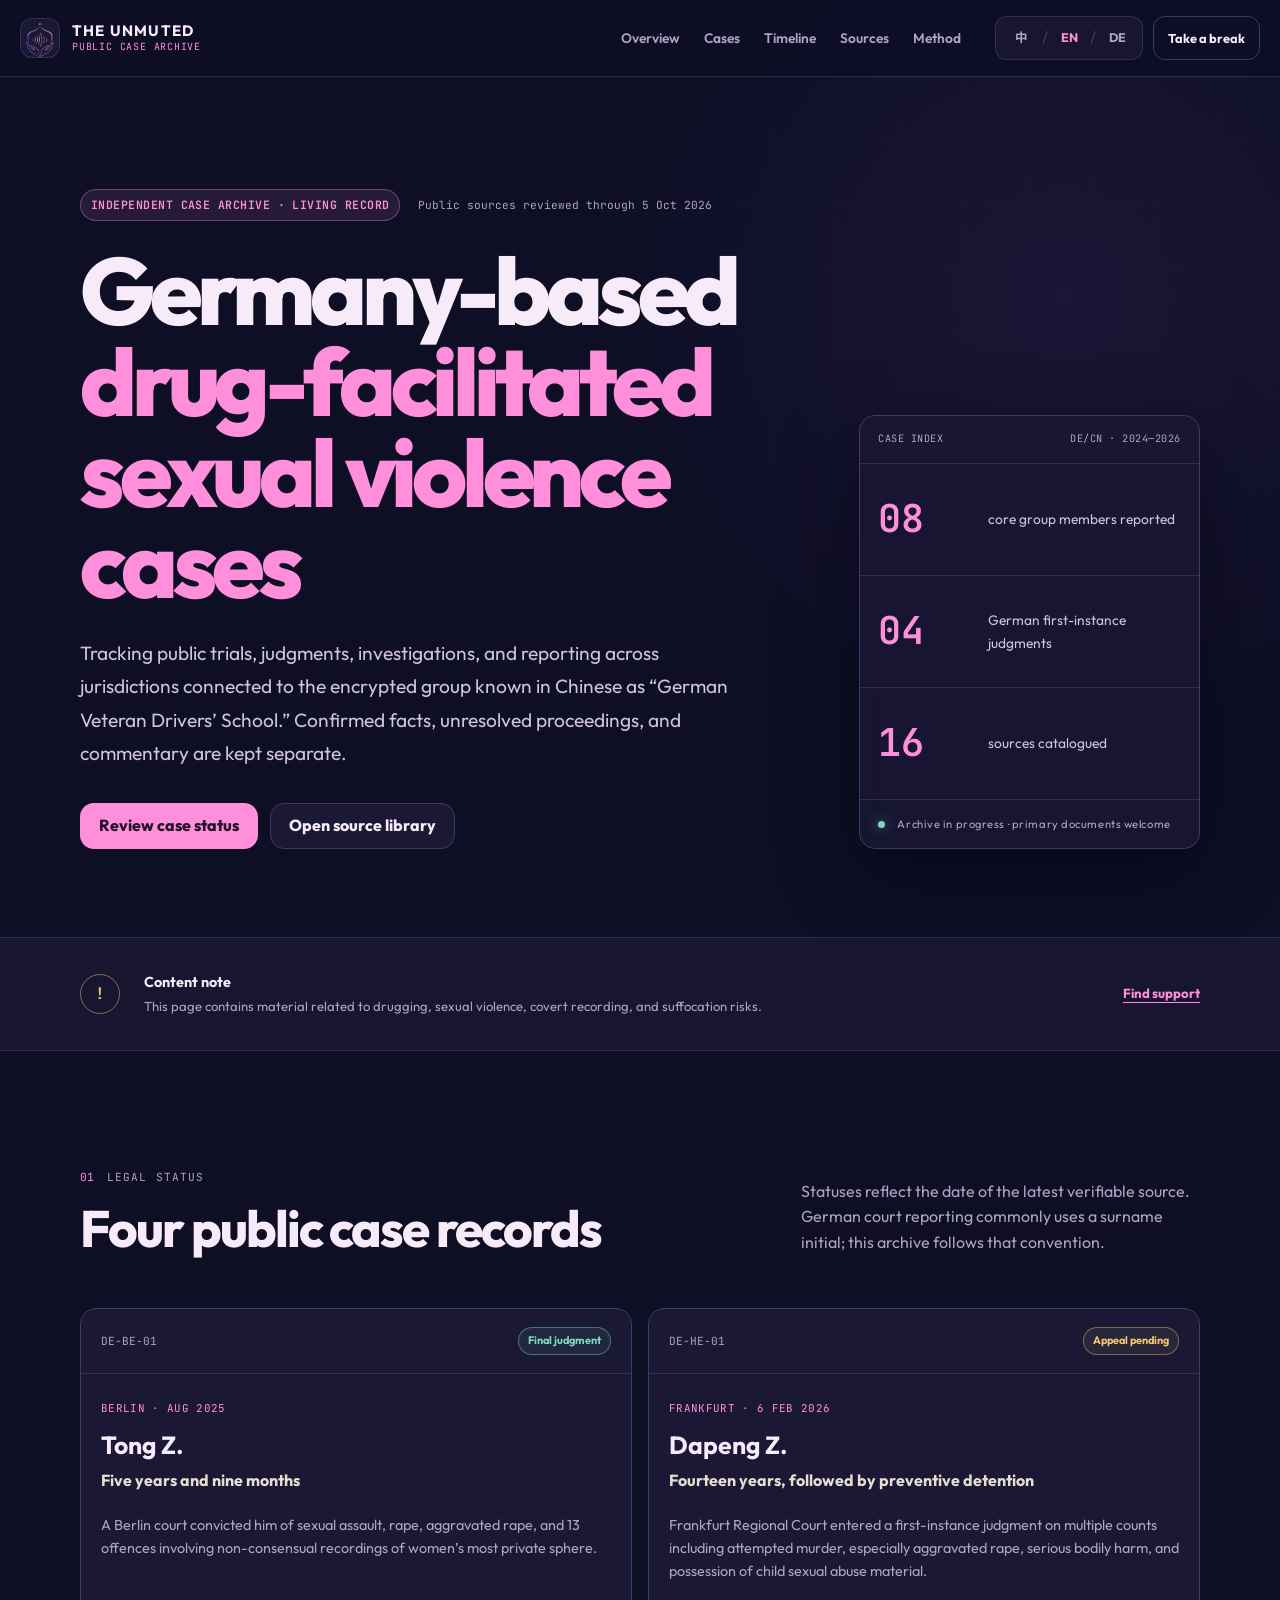
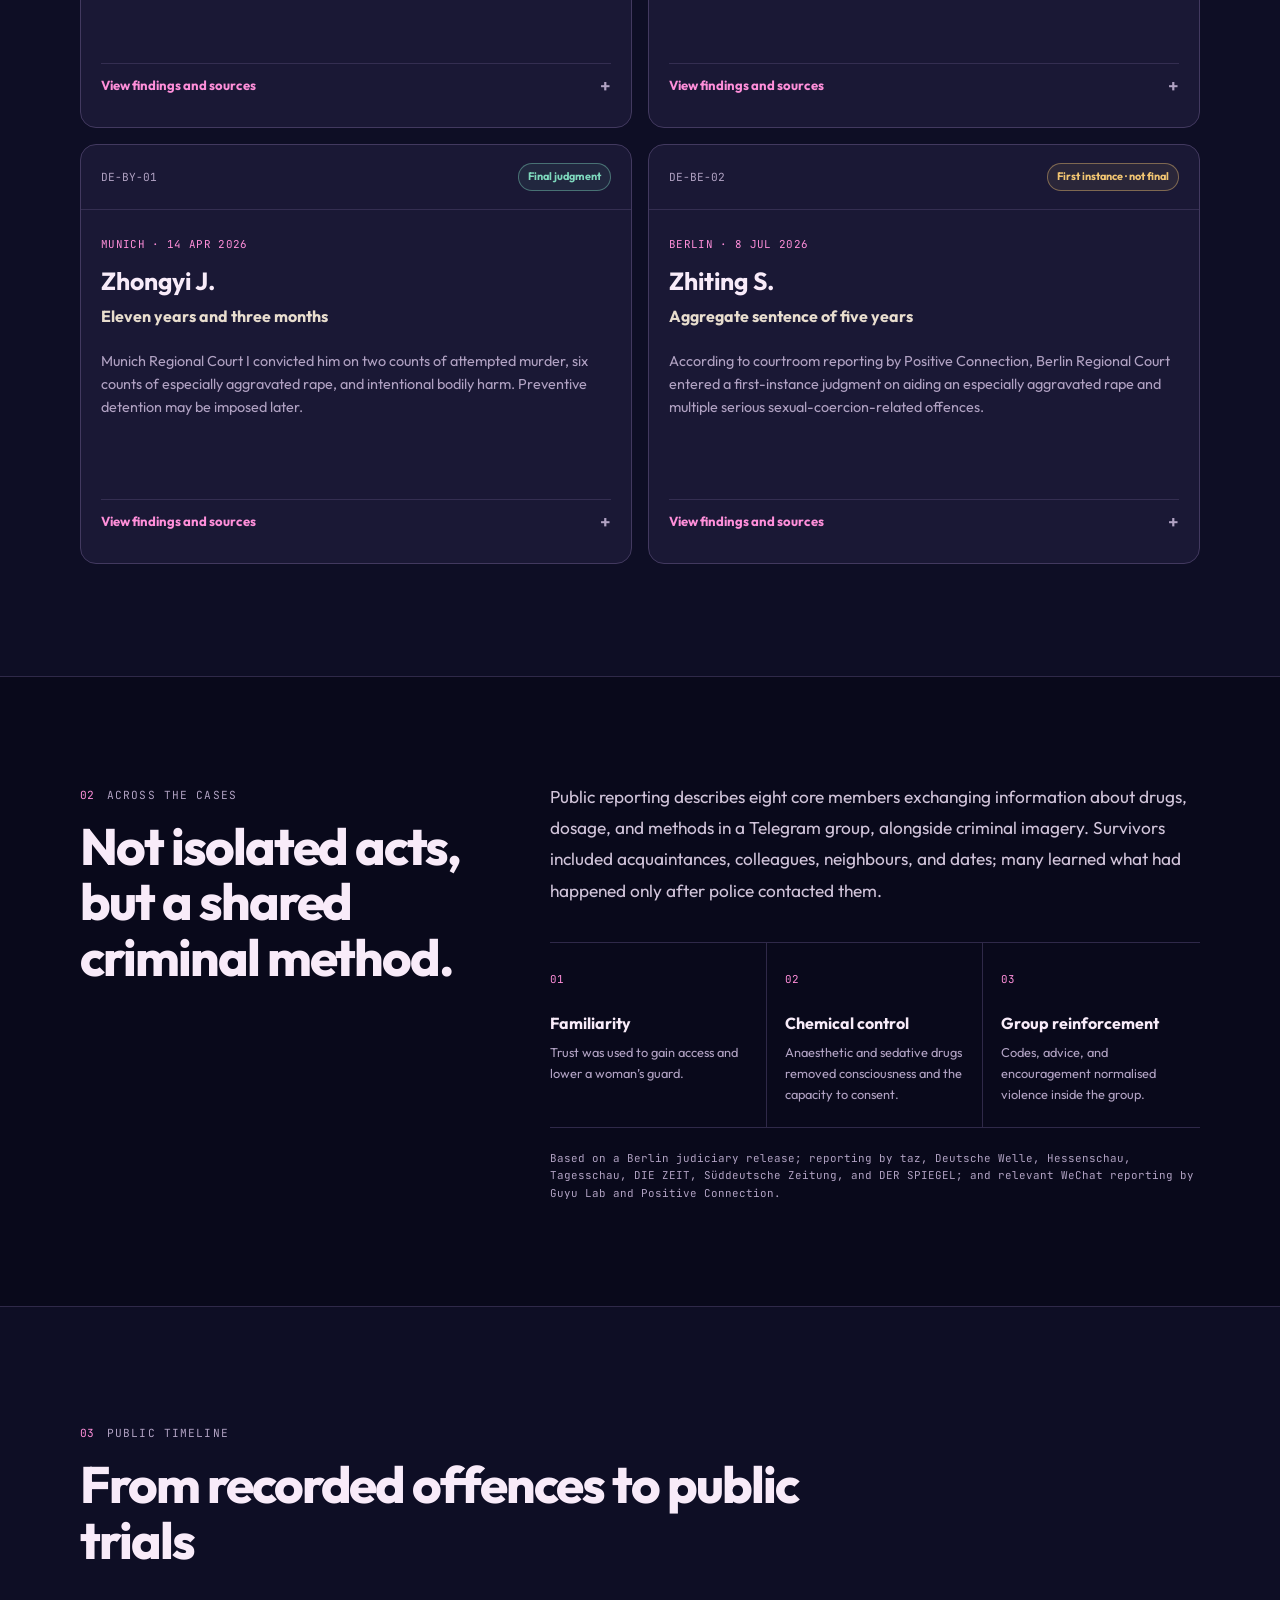
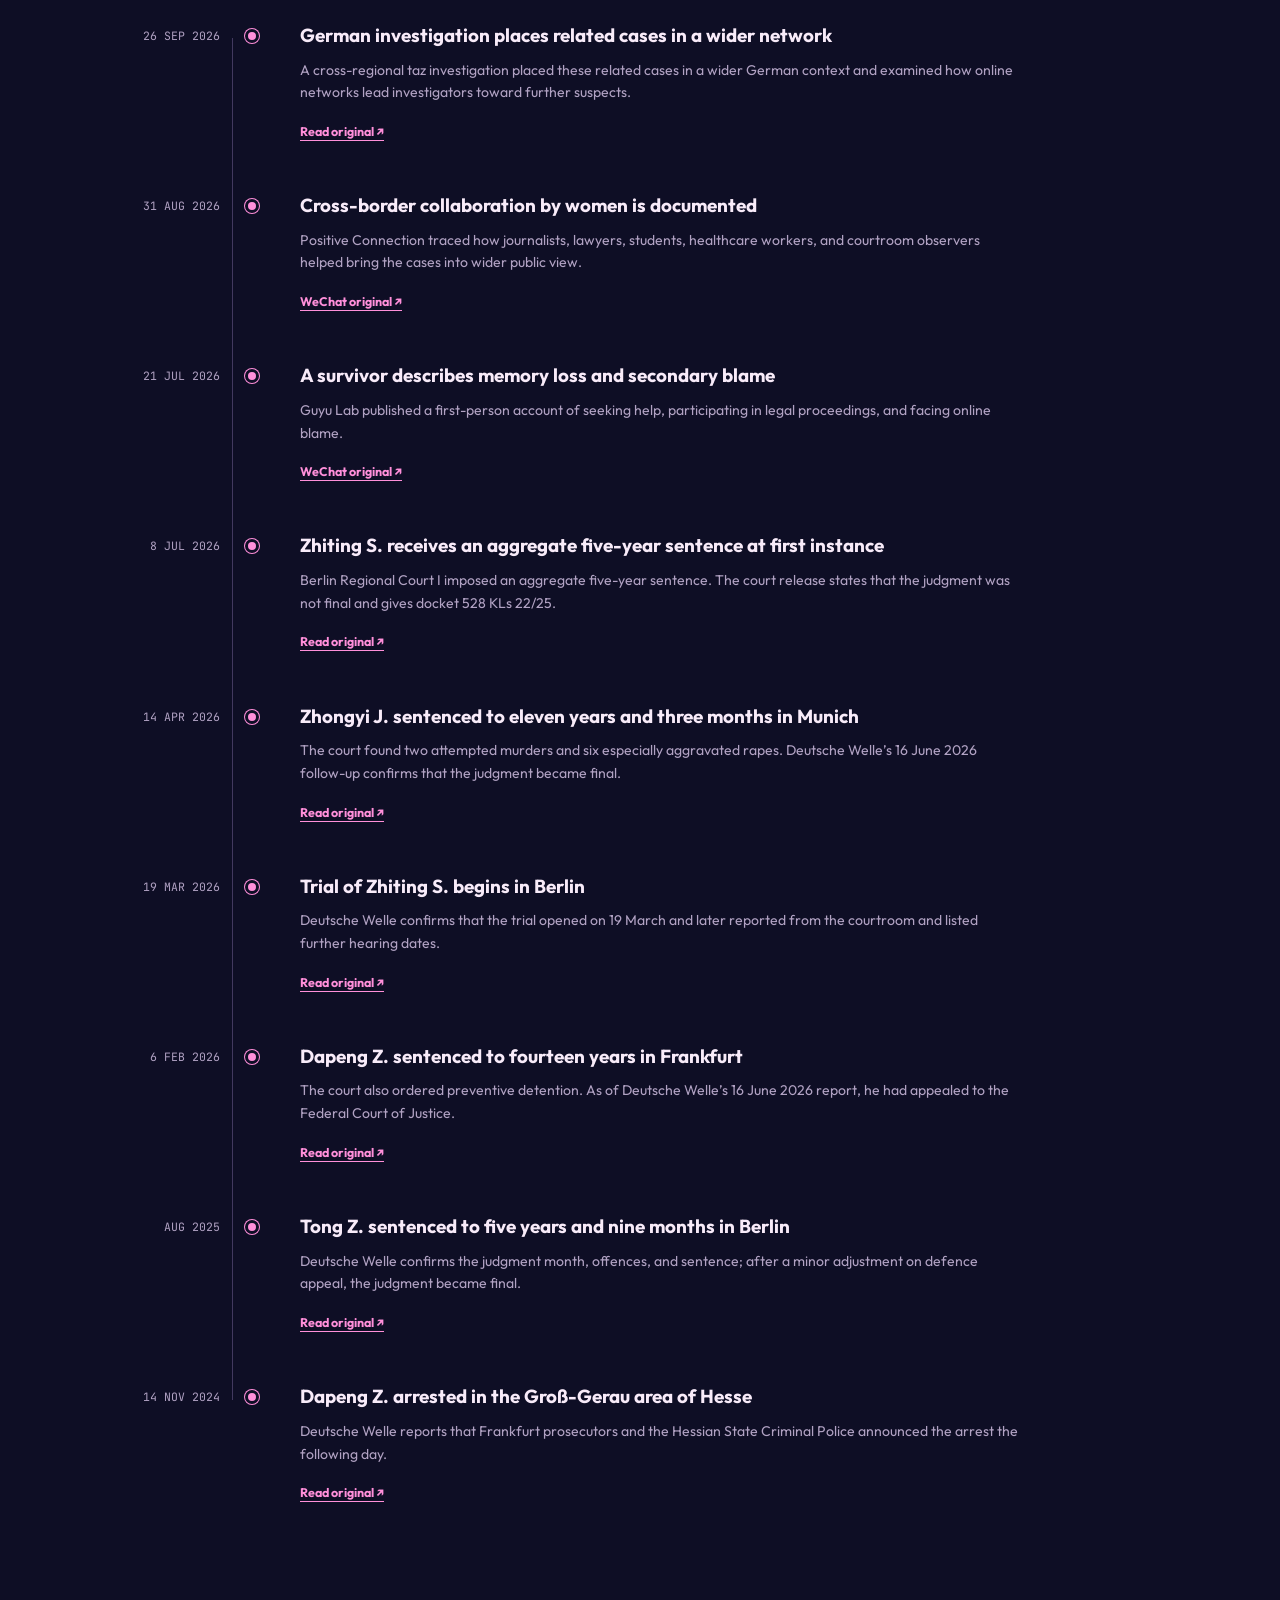
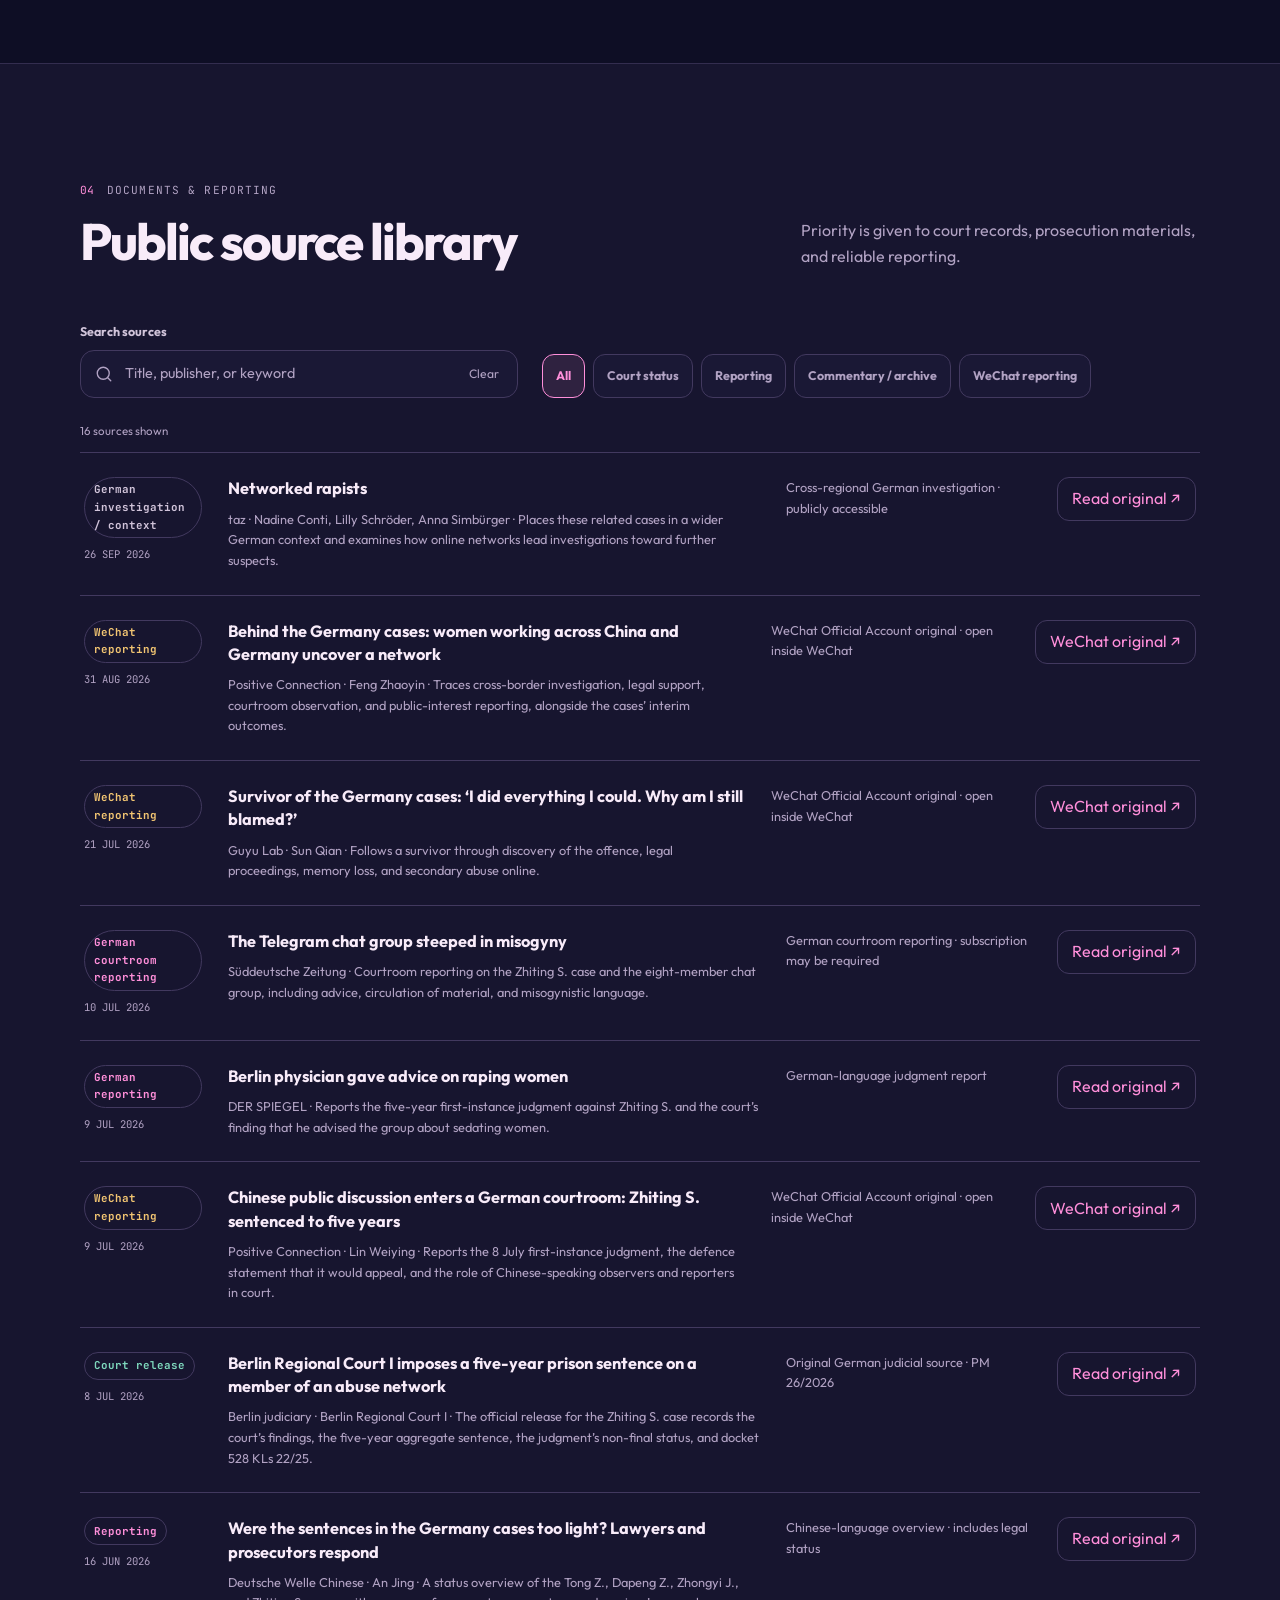
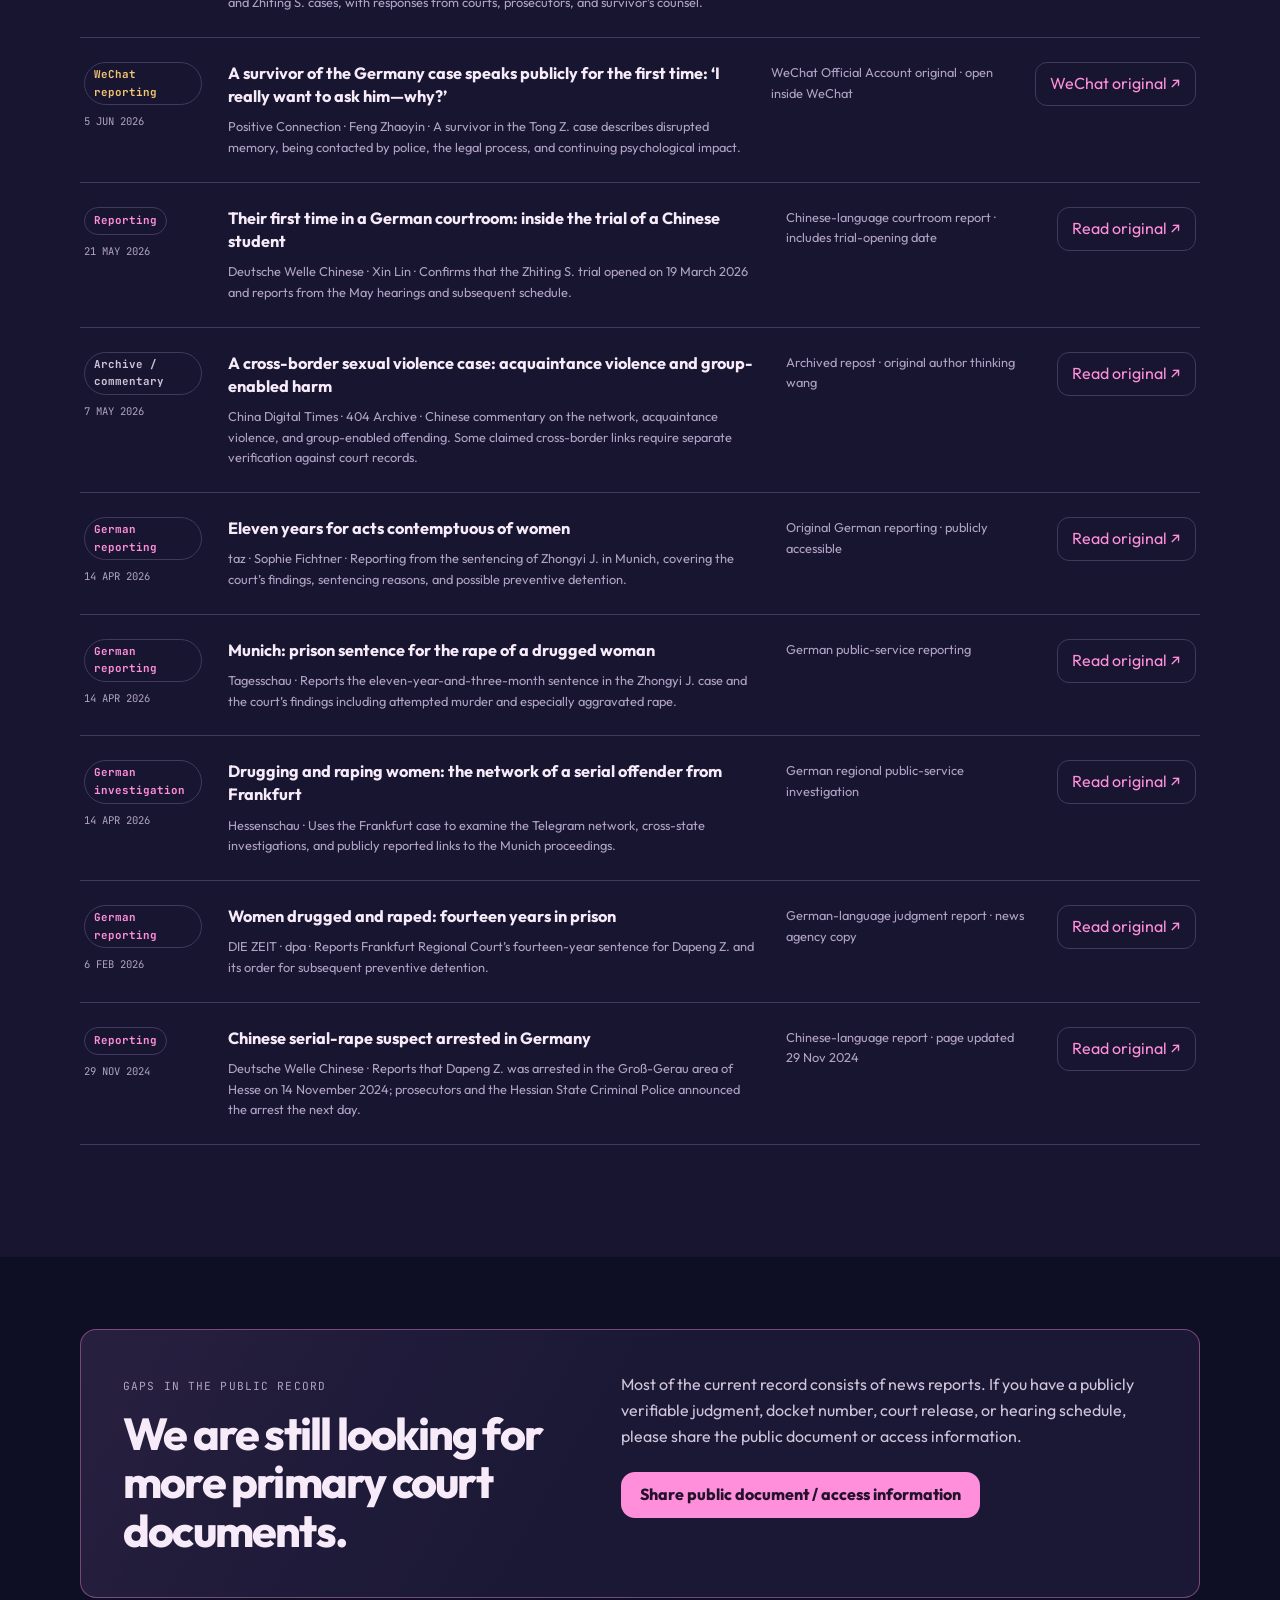
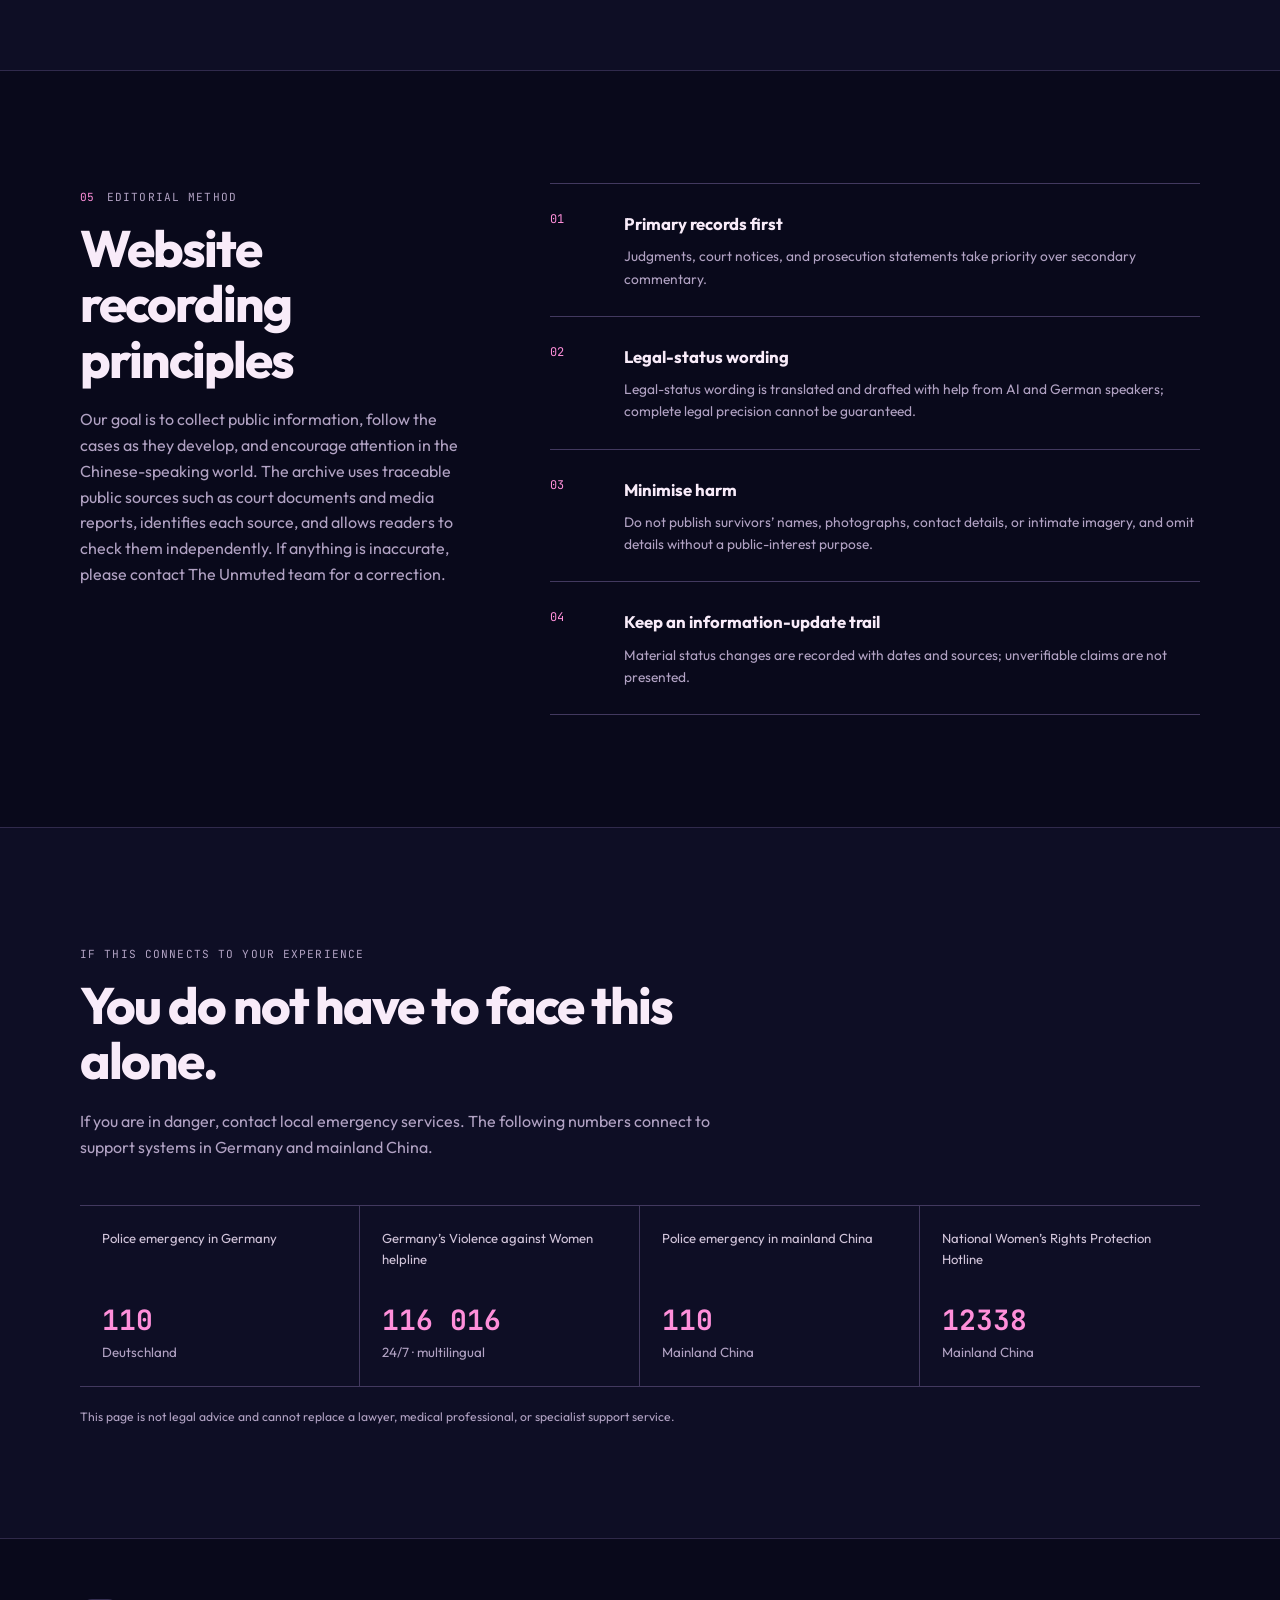
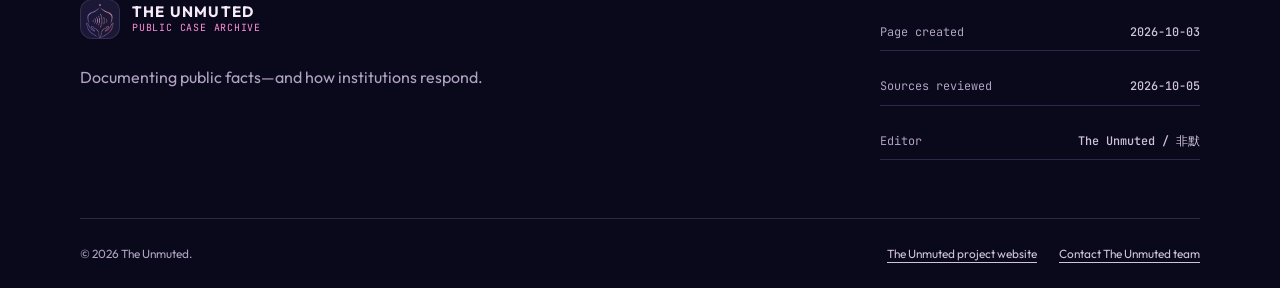
==== case-archive/index.html @ 265dd664 "Add trilingual public case archive" ====
<!DOCTYPE html>
<html lang="zh-CN" data-language="zh">
<head>
  <meta charset="UTF-8" />
  <meta name="viewport" content="width=device-width, initial-scale=1.0" />
  <meta name="theme-color" content="#0e0e25" />
  <meta name="description" content="非默独立案件档案：持续整理德国华人下药性侵案件的公开庭审记录、判决进展与媒体报道。" />
  <title>德国华人下药性侵案件档案｜非默</title>
  <link rel="preconnect" href="https://fonts.googleapis.com" />
  <link rel="preconnect" href="https://fonts.gstatic.com" crossorigin />
  <link href="https://fonts.googleapis.com/css2?family=JetBrains+Mono:wght@500;600&amp;family=Noto+Sans+SC:wght@300;400;500;600;700;800;900&amp;family=Outfit:wght@300;400;500;600;700;800;900&amp;display=swap" rel="stylesheet" />
  <link rel="stylesheet" href="archive.css" />
  <script src="archive.js" defer></script>
</head>
<body>
  <a class="skip-link" href="#main-content" data-i18n="skipLink">跳到主要内容</a>

  <header class="site-header">
    <div class="header-inner">
      <a class="brand" href="../" aria-label="返回非默官网" data-i18n-aria="homeAria">
        <img src="../mark.png" width="40" height="40" alt="" />
        <span>
          <strong data-i18n="brandName">非默</strong>
          <small data-i18n="archiveLabel">PUBLIC CASE ARCHIVE · 公共案件档案</small>
        </span>
      </a>

      <nav class="archive-nav" aria-label="案件档案导航" data-i18n-aria="navAria">
        <a href="#overview" data-i18n="navOverview">概览</a>
        <a href="#cases" data-i18n="navCases">案件</a>
        <a href="#timeline" data-i18n="navTimeline">时间线</a>
        <a href="#sources" data-i18n="navSources">资料库</a>
        <a href="#method" data-i18n="navMethod">核验方法</a>
      </nav>

      <div class="header-actions">
        <div class="language-switcher" role="group" aria-label="选择网站语言" data-i18n-aria="languageLabel">
          <button type="button" data-language-option="zh" aria-pressed="true">中</button>
          <span aria-hidden="true">/</span>
          <button type="button" data-language-option="en" aria-pressed="false">EN</button>
          <span aria-hidden="true">/</span>
          <button type="button" data-language-option="de" aria-pressed="false">DE</button>
        </div>
        <a class="quick-exit" href="https://www.crazygames.com/t/relaxing" target="_blank" rel="noopener noreferrer" data-i18n="quickExit">Take a break</a>
      </div>
    </div>
  </header>

  <main id="main-content">
    <section class="hero" id="overview" aria-labelledby="page-title">
      <div class="hero-grid" aria-hidden="true"></div>
      <div class="section-shell hero-inner">
        <div class="hero-copy">
          <div class="eyebrow-row">
            <span class="eyebrow" data-i18n="heroEyebrow">独立案件档案 · 持续更新</span>
            <span class="verification-date" data-i18n="sourceCutoff">公开资料核验截至 2026-10-05</span>
          </div>
          <h1 id="page-title" data-i18n-html="heroTitle">德国华人<br /><em>下药性侵<br />案件档案</em></h1>
          <p class="hero-deck" data-i18n="heroDeck">追踪多个司法辖区内，与加密群组“德国老司机驾校”相关的公开庭审、判决、调查与报道。我们把已确认事实、未决指控和媒体评论分开呈现。</p>
          <div class="hero-actions">
            <a class="button button-primary" href="#cases" data-i18n="readCases">查看案件进展</a>
            <a class="button button-secondary" href="#sources" data-i18n="openSources">打开资料库</a>
          </div>
        </div>

        <aside class="hero-index" aria-label="档案摘要" data-i18n-aria="summaryAria">
          <div class="index-topline">
            <span data-i18n="caseIndex">CASE INDEX</span>
            <span>DE/CN · 2024—2026</span>
          </div>
          <dl class="index-stats">
            <div>
              <dt>08</dt>
              <dd data-i18n="statMembers">核心群组成员（公开报道）</dd>
            </div>
            <div>
              <dt>04</dt>
              <dd data-i18n="statVerdicts">德国法院一审判决</dd>
            </div>
            <div>
              <dt>16</dt>
              <dd data-i18n="statSources">已收录来源链接</dd>
            </div>
          </dl>
          <div class="index-status">
            <span class="status-dot" aria-hidden="true"></span>
            <span data-i18n="indexStatus">档案正在建立 · 欢迎补充原始文书</span>
          </div>
        </aside>
      </div>
    </section>

    <section class="content-note" aria-labelledby="content-note-title">
      <div class="section-shell note-inner">
        <div class="note-marker" aria-hidden="true">!</div>
        <div>
          <h2 id="content-note-title" data-i18n="contentNoteTitle">内容提示</h2>
          <p data-i18n="contentNoteBody">本页涉及下药、性暴力、偷拍与窒息风险相关内容。</p>
        </div>
        <a href="#support" data-i18n="findSupport">寻找支持</a>
      </div>
    </section>

    <section class="case-section" id="cases" aria-labelledby="cases-title">
      <div class="section-shell">
        <div class="section-heading split-heading">
          <div>
            <span class="section-number">01</span>
            <span class="section-kicker" data-i18n="casesKicker">司法进展</span>
            <h2 id="cases-title" data-i18n="casesTitle">四条公开案件记录</h2>
          </div>
          <p data-i18n="casesLead">状态以可核验来源的报道日期为准。德国法院公开报道通常使用姓氏首字母，本页沿用这一做法。</p>
        </div>
        <div class="case-grid" id="case-grid"></div>
      </div>
    </section>

    <section class="network-section" aria-labelledby="network-title">
      <div class="section-shell network-layout">
        <div class="network-heading">
          <span class="section-number">02</span>
          <span class="section-kicker" data-i18n="networkKicker">案件之间</span>
          <h2 id="network-title" data-i18n="networkTitle">并非孤立事件，而是一套被分享的方法。</h2>
        </div>
        <div class="network-copy">
          <p class="network-lead" data-i18n="networkLead">公开报道显示，八名核心成员在 Telegram 群组中交流药物、剂量与实施方式，并分享犯罪影像。多名受害者是熟人、同事、邻居或约会对象；不少人直到警方联系后才知道自己曾遭受侵害。</p>
          <div class="network-facts">
            <article>
              <span>01</span>
              <h3 data-i18n="networkFact1Title">熟人关系</h3>
              <p data-i18n="networkFact1Body">信任被当作接近受害者和降低警觉的工具。</p>
            </article>
            <article>
              <span>02</span>
              <h3 data-i18n="networkFact2Title">化学控制</h3>
              <p data-i18n="networkFact2Body">麻醉与镇静药物被用于剥夺意识与同意能力。</p>
            </article>
            <article>
              <span>03</span>
              <h3 data-i18n="networkFact3Title">群体强化</h3>
              <p data-i18n="networkFact3Body">暗语、经验交换与互相鼓励让暴力被常态化。</p>
            </article>
          </div>
          <p class="attribution" data-i18n="networkAttribution">依据：taz（2026-04-14）、德国之声（2026-06-16），以及谷雨实验室与《正面连接》公众号相关报道。</p>
        </div>
      </div>
    </section>

    <section class="timeline-section" id="timeline" aria-labelledby="timeline-title">
      <div class="section-shell">
        <div class="section-heading">
          <span class="section-number">03</span>
          <span class="section-kicker" data-i18n="timelineKicker">公开时间线</span>
          <h2 id="timeline-title" data-i18n="timelineTitle">从被记录的犯罪到公开审判</h2>
        </div>
        <ol class="timeline" id="timeline-list"></ol>
      </div>
    </section>

    <section class="source-section" id="sources" aria-labelledby="sources-title">
      <div class="section-shell">
        <div class="section-heading split-heading source-heading">
          <div>
            <span class="section-number">04</span>
            <span class="section-kicker" data-i18n="sourcesKicker">文书与报道</span>
          <h2 id="sources-title" data-i18n="sourcesTitle">公开资料库</h2>
          </div>
          <p data-i18n="sourcesLead">优先收录法院文书、检方材料与可靠媒体报道。</p>
        </div>

        <div class="source-tools">
          <div class="search-field">
            <label for="source-search" data-i18n="searchLabel">搜索资料</label>
            <div class="search-control">
              <svg viewBox="0 0 24 24" width="18" height="18" aria-hidden="true"><path d="m21 21-4.35-4.35m2.35-5.65a8 8 0 1 1-16 0 8 8 0 0 1 16 0Z" fill="none" stroke="currentColor" stroke-width="1.8" stroke-linecap="round" /></svg>
              <input id="source-search" type="search" autocomplete="off" placeholder="标题、来源或关键词" data-i18n-placeholder="searchPlaceholder" />
              <button class="clear-search" id="clear-search" type="button" data-i18n="clearSearch">清除</button>
            </div>
          </div>
          <div class="filter-group" aria-label="按资料类型筛选" data-i18n-aria="filterAria">
            <button type="button" data-filter="all" aria-pressed="true" data-i18n="filterAll">全部</button>
            <button type="button" data-filter="court" aria-pressed="false" data-i18n="filterCourt">司法进展</button>
            <button type="button" data-filter="media" aria-pressed="false" data-i18n="filterMedia">媒体报道</button>
            <button type="button" data-filter="commentary" aria-pressed="false" data-i18n="filterCommentary">评论 / 存档</button>
            <button type="button" data-filter="wechat" aria-pressed="false" data-i18n="filterWechat">公众号报道</button>
          </div>
        </div>

        <div class="results-meta">
          <p id="results-count" role="status" aria-live="polite"></p>
        </div>
        <div class="source-list" id="source-list"></div>
        <div class="empty-state" id="empty-state" hidden>
          <span aria-hidden="true">00</span>
          <h3 data-i18n="emptyTitle">没有匹配的资料</h3>
          <p data-i18n="emptyBody">换一个关键词，或清除当前筛选条件。</p>
          <button class="button button-secondary" id="reset-filters" type="button" data-i18n="resetFilters">显示全部资料</button>
        </div>
      </div>
    </section>

    <section class="gap-section" aria-labelledby="gap-title">
      <div class="section-shell gap-panel">
        <div>
          <span class="section-kicker" data-i18n="gapKicker">公开记录缺口</span>
          <h2 id="gap-title" data-i18n="gapTitle">我们仍在寻找原始法院文书。</h2>
        </div>
        <div>
          <p data-i18n="gapBody">目前收录材料主要是新闻报道。若妳持有可公开核验的判决书、案号、法院新闻稿或庭审日程，请分享公开文件或获取方式。</p>
          <a class="button button-primary" href="mailto:theunmuted@163.com?subject=Germany%20case%20archive%20source" data-i18n="submitSource">分享公开文件/获取方式</a>
        </div>
      </div>
    </section>

    <section class="method-section" id="method" aria-labelledby="method-title">
      <div class="section-shell method-layout">
        <div class="section-heading method-heading">
          <span class="section-number">05</span>
          <span class="section-kicker" data-i18n="methodKicker">编辑与核验</span>
          <h2 id="method-title" data-i18n="methodTitle">网站记录原则</h2>
          <p data-i18n="methodLead">我们的目标是收集公开信息、持续跟踪案件发展，呼吁中文世界的关注。网站内容都来自公开的法院文书、媒体报道等可追溯来源，同时标明出处，读者可以自行核对。如有不实之处，欢迎联系非默团队进行更正。</p>
        </div>
        <ol class="method-list">
          <li>
            <span>01</span>
            <div><h3 data-i18n="method1Title">原始文书优先</h3><p data-i18n="method1Body">判决书、法院公告、检方说明优先于二手评论。</p></div>
          </li>
          <li>
            <span>02</span>
            <div><h3 data-i18n="method2Title">法律状态说明</h3><p data-i18n="method2Body">通过 AI 和德语使用者协助翻译、书写法律状态，不能保证法律用语完全准确。</p></div>
          </li>
          <li>
            <span>03</span>
            <div><h3 data-i18n="method3Title">最小化伤害</h3><p data-i18n="method3Body">不公开受害者姓名、照片、联系方式或私密影像；不复述与公共利益无关的细节。</p></div>
          </li>
          <li>
            <span>04</span>
            <div><h3 data-i18n="method4Title">保留信息更新轨迹</h3><p data-i18n="method4Body">重要状态变化会持续记录日期与来源，不展示无法核验的说法。</p></div>
          </li>
        </ol>
      </div>
    </section>

    <section class="support-section" id="support" aria-labelledby="support-title">
      <div class="section-shell">
        <div class="support-heading">
          <span class="section-kicker" data-i18n="supportKicker">如果这与妳有关</span>
          <h2 id="support-title" data-i18n="supportTitle">妳不需要独自面对。</h2>
          <p data-i18n="supportLead">如妳处于危险中，请联系当地紧急服务。以下为德国和中国大陆的支持号码。</p>
        </div>
        <div class="support-grid">
          <a href="tel:110"><span data-i18n="germanyEmergency">德国警察紧急电话</span><strong>110</strong><small>Deutschland</small></a>
          <a href="tel:116016"><span data-i18n="germanyHelpline">德国反暴力女性援助热线</span><strong>116 016</strong><small data-i18n="germanyHelplineMeta">24/7 · 多语言</small></a>
          <a href="tel:110"><span data-i18n="chinaEmergency">中国大陆报警电话</span><strong>110</strong><small data-i18n="chinaMainland">中国大陆</small></a>
          <a href="tel:12338"><span data-i18n="chinaHelpline">全国妇女维权公益服务热线</span><strong>12338</strong><small data-i18n="chinaMainland">中国大陆</small></a>
        </div>
        <p class="support-disclaimer" data-i18n="supportDisclaimer">本页不提供法律意见，也不能替代律师、医疗人员或专业支持机构。</p>
      </div>
    </section>
  </main>

  <footer class="archive-footer">
    <div class="section-shell footer-main">
      <div>
        <a class="brand footer-brand" href="../">
          <img src="../mark.png" width="40" height="40" alt="" />
          <span><strong data-i18n="brandName">非默</strong><small data-i18n="archiveLabel">PUBLIC CASE ARCHIVE · 公共案件档案</small></span>
        </a>
        <p data-i18n="footerMission">记录公开事实，也记录制度如何回应。</p>
      </div>
      <div class="footer-meta">
        <p><span data-i18n="pageCreated">页面建立</span><strong>2026-10-03</strong></p>
        <p><span data-i18n="sourceReview">来源复核</span><strong>2026-10-05</strong></p>
        <p><span data-i18n="editor">编辑</span><strong>The Unmuted / 非默</strong></p>
      </div>
    </div>
    <div class="section-shell footer-bottom">
      <span>© 2026 The Unmuted.</span>
      <div>
        <a href="../" data-i18n="backHome">非默项目官网</a>
        <a href="mailto:theunmuted@163.com" data-i18n="contactEditor">联系非默团队</a>
      </div>
    </div>
  </footer>
</body>
</html>
---- case-archive/archive.css ----
:root {
  color-scheme: dark;
  --background: #0e0e25;
  --background-deep: #09091b;
  --surface: #1a1835;
  --surface-raised: #211d3f;
  --surface-soft: #17152f;
  --foreground: #f8ebf9;
  --muted: #b1a2c3;
  --muted-strong: #d1c4da;
  --primary: #ff8fda;
  --primary-hover: #ffa2e1;
  --primary-ink: #24112b;
  --primary-soft: rgba(255, 143, 218, 0.1);
  --violet: #a879ff;
  --border: #42395f;
  --border-soft: rgba(66, 57, 95, 0.68);
  --focus-ring: #ff8fda;
  --success: #7ed8bd;
  --warning: #f2c572;
  --danger: #ff7c9f;
  --archive-paper: #e8ddce;
  --shadow-panel: 0 24px 80px rgba(3, 3, 17, 0.48);
  --radius: 1rem;
  --radius-sm: 0.75rem;
  --header-height: 76px;
}

*,
*::before,
*::after {
  box-sizing: border-box;
}

html {
  background: var(--background);
  scroll-behavior: smooth;
  scroll-padding-top: calc(var(--header-height) + 24px);
}

body {
  min-width: 320px;
  margin: 0;
  background:
    radial-gradient(circle at 83% 3%, rgba(168, 121, 255, 0.08), transparent 28rem),
    var(--background);
  color: var(--foreground);
  font-family: "Outfit", "Noto Sans SC", system-ui, sans-serif;
  font-size: 1rem;
  line-height: 1.62;
  -webkit-font-smoothing: antialiased;
}

body[data-language="zh"],
html[data-language="zh"] body {
  font-family: "Noto Sans SC", "Outfit", system-ui, sans-serif;
}

::selection {
  background: rgba(255, 143, 218, 0.28);
  color: var(--foreground);
}

a,
button,
input {
  font: inherit;
}

a {
  color: inherit;
}

button,
input {
  color: inherit;
}

a,
button {
  -webkit-tap-highlight-color: transparent;
}

a:focus-visible,
button:focus-visible,
input:focus-visible,
summary:focus-visible {
  outline: 3px solid var(--focus-ring);
  outline-offset: 3px;
}

.skip-link {
  position: fixed;
  top: 12px;
  left: 12px;
  z-index: 999;
  min-height: 44px;
  padding: 10px 16px;
  border-radius: var(--radius-sm);
  background: var(--primary);
  color: var(--primary-ink);
  font-weight: 800;
  text-decoration: none;
  transform: translateY(-150%);
}

.skip-link:focus {
  transform: translateY(0);
}

.section-shell {
  width: min(1120px, calc(100% - 40px));
  margin-inline: auto;
}

.site-header {
  position: sticky;
  top: 0;
  z-index: 100;
  min-height: var(--header-height);
  border-bottom: 1px solid var(--border-soft);
  background: rgba(14, 14, 37, 0.9);
  backdrop-filter: blur(18px);
}

.header-inner {
  width: min(1240px, calc(100% - 32px));
  min-height: var(--header-height);
  margin-inline: auto;
  display: flex;
  align-items: center;
  gap: 24px;
}

.brand {
  min-width: max-content;
  min-height: 44px;
  display: inline-flex;
  align-items: center;
  gap: 12px;
  color: var(--foreground);
  text-decoration: none;
}

.brand img {
  width: 40px;
  height: 40px;
  border: 1px solid var(--border-soft);
  border-radius: 12px;
  background: var(--surface);
}

.brand span {
  display: grid;
  gap: 1px;
}

.brand strong {
  font-size: 0.94rem;
  line-height: 1.1;
  letter-spacing: 0.08em;
}

.brand small {
  color: var(--primary);
  font-family: "JetBrains Mono", monospace;
  font-size: 0.62rem;
  line-height: 1.2;
  letter-spacing: 0.08em;
}

.archive-nav {
  margin-left: auto;
  display: flex;
  align-items: center;
  gap: 4px;
}

.archive-nav a {
  min-height: 44px;
  display: inline-flex;
  align-items: center;
  padding: 0 10px;
  border-radius: 10px;
  color: var(--muted);
  font-size: 0.86rem;
  font-weight: 600;
  text-decoration: none;
  transition: color 120ms ease-out, background-color 120ms ease-out;
}

.archive-nav a:hover {
  background: var(--surface);
  color: var(--foreground);
}

.header-actions {
  display: flex;
  align-items: center;
  gap: 10px;
}

.language-switcher {
  min-height: 44px;
  display: inline-flex;
  align-items: center;
  gap: 2px;
  padding: 0 6px;
  border: 1px solid var(--border-soft);
  border-radius: 12px;
  background: var(--surface-soft);
}

.language-switcher button {
  min-width: 38px;
  min-height: 40px;
  padding: 0;
  border: 0;
  background: transparent;
  color: var(--muted);
  cursor: pointer;
  font-size: 0.78rem;
  font-weight: 700;
}

.language-switcher button[aria-pressed="true"] {
  color: var(--primary);
}

.language-switcher span {
  color: var(--border);
}

.quick-exit {
  min-height: 44px;
  display: inline-flex;
  align-items: center;
  justify-content: center;
  padding: 0 14px;
  border: 1px solid var(--border);
  border-radius: 12px;
  color: var(--foreground);
  font-size: 0.8rem;
  font-weight: 700;
  text-decoration: none;
  transition: border-color 120ms ease-out, background-color 120ms ease-out;
}

.quick-exit:hover {
  border-color: var(--primary);
  background: var(--primary-soft);
}

.hero {
  position: relative;
  overflow: hidden;
  border-bottom: 1px solid var(--border-soft);
}

.hero-grid {
  position: absolute;
  inset: 0;
  opacity: 0.48;
  background-image:
    linear-gradient(rgba(255, 255, 255, 0.024) 1px, transparent 1px),
    linear-gradient(90deg, rgba(255, 255, 255, 0.024) 1px, transparent 1px);
  background-size: 64px 64px;
  mask-image: linear-gradient(to bottom, black, transparent 90%);
  pointer-events: none;
}

.hero-inner {
  position: relative;
  min-height: 680px;
  padding-block: 112px 88px;
  display: grid;
  grid-template-columns: minmax(0, 1.35fr) minmax(310px, 0.65fr);
  align-items: end;
  gap: 72px;
}

.eyebrow-row {
  margin-bottom: 24px;
  display: flex;
  align-items: center;
  flex-wrap: wrap;
  gap: 10px 18px;
}

.eyebrow,
.verification-date,
.section-kicker,
.section-number,
.index-topline,
.case-meta,
.source-meta,
.timeline time,
.attribution,
.footer-meta span {
  font-family: "JetBrains Mono", monospace;
}

.eyebrow {
  min-height: 32px;
  display: inline-flex;
  align-items: center;
  padding: 4px 10px;
  border: 1px solid rgba(255, 143, 218, 0.36);
  border-radius: 999px;
  background: var(--primary-soft);
  color: var(--primary);
  font-size: 0.72rem;
  font-weight: 600;
  letter-spacing: 0.04em;
}

.verification-date {
  color: var(--muted);
  font-size: 0.7rem;
}

.hero h1 {
  max-width: 760px;
  margin: 0;
  color: var(--foreground);
  font-size: clamp(3.25rem, 7.4vw, 6.6rem);
  font-weight: 800;
  line-height: 0.96;
  letter-spacing: -0.055em;
}

.hero h1 em {
  display: inline-block;
  color: var(--primary);
  font-style: normal;
}

.hero-deck {
  max-width: 660px;
  margin: 28px 0 0;
  color: var(--muted-strong);
  font-size: clamp(1.02rem, 1.7vw, 1.2rem);
  line-height: 1.75;
}

.hero-actions {
  margin-top: 32px;
  display: flex;
  flex-wrap: wrap;
  gap: 12px;
}

.button {
  min-height: 46px;
  display: inline-flex;
  align-items: center;
  justify-content: center;
  padding: 0 18px;
  border: 1px solid transparent;
  border-radius: 14px;
  cursor: pointer;
  font-weight: 750;
  text-decoration: none;
  transition: transform 120ms ease-out, background-color 120ms ease-out, border-color 120ms ease-out;
}

.button:hover {
  transform: translateY(-1px);
}

.button-primary {
  background: var(--primary);
  color: var(--primary-ink);
}

.button-primary:hover {
  background: var(--primary-hover);
}

.button-secondary {
  border-color: var(--border);
  background: var(--surface);
  color: var(--foreground);
}

.button-secondary:hover {
  border-color: var(--primary);
  background: var(--surface-raised);
}

.hero-note {
  max-width: 650px;
  margin: 24px 0 0;
  padding-left: 14px;
  border-left: 2px solid var(--border);
  color: var(--muted);
  font-size: 0.84rem;
}

.hero-index {
  border: 1px solid var(--border);
  border-radius: var(--radius);
  background: rgba(26, 24, 53, 0.78);
  box-shadow: var(--shadow-panel);
  backdrop-filter: blur(12px);
}

.index-topline,
.index-status {
  min-height: 48px;
  padding-inline: 18px;
  display: flex;
  align-items: center;
  justify-content: space-between;
  gap: 12px;
  color: var(--muted);
  font-size: 0.64rem;
  letter-spacing: 0.05em;
}

.index-topline {
  border-bottom: 1px solid var(--border-soft);
}

.index-stats {
  margin: 0;
  padding: 0;
}

.index-stats div {
  min-height: 112px;
  padding: 20px 18px;
  display: grid;
  grid-template-columns: 92px 1fr;
  align-items: center;
  gap: 18px;
  border-bottom: 1px solid var(--border-soft);
}

.index-stats dt {
  color: var(--primary);
  font-family: "JetBrains Mono", monospace;
  font-size: 2.4rem;
  font-weight: 600;
  line-height: 1;
}

.index-stats dd {
  margin: 0;
  color: var(--muted-strong);
  font-size: 0.86rem;
}

.index-status {
  justify-content: flex-start;
  font-size: 0.7rem;
}

.status-dot {
  width: 7px;
  height: 7px;
  flex: 0 0 auto;
  border-radius: 50%;
  background: var(--success);
  box-shadow: 0 0 12px rgba(126, 216, 189, 0.66);
}

.content-note {
  border-bottom: 1px solid var(--border-soft);
  background: var(--surface-soft);
}

.note-inner {
  min-height: 112px;
  display: grid;
  grid-template-columns: 44px minmax(0, 1fr) auto;
  align-items: center;
  gap: 20px;
}

.note-marker {
  width: 40px;
  height: 40px;
  display: grid;
  place-items: center;
  border: 1px solid rgba(242, 197, 114, 0.5);
  border-radius: 50%;
  color: var(--warning);
  font-family: "JetBrains Mono", monospace;
  font-weight: 700;
}

.note-inner h2 {
  margin: 0 0 2px;
  font-size: 0.9rem;
}

.note-inner p {
  max-width: 780px;
  margin: 0;
  color: var(--muted);
  font-size: 0.82rem;
}

.note-inner > a {
  min-height: 44px;
  display: inline-flex;
  align-items: center;
  color: var(--primary);
  font-size: 0.82rem;
  font-weight: 700;
  text-decoration-thickness: 1px;
  text-underline-offset: 4px;
}

.case-section,
.timeline-section,
.source-section,
.method-section,
.support-section {
  padding-block: 112px;
}

.section-heading {
  max-width: 760px;
  margin-bottom: 52px;
}

.split-heading {
  max-width: none;
  display: grid;
  grid-template-columns: minmax(0, 1fr) minmax(300px, 0.6fr);
  align-items: end;
  gap: 56px;
}

.section-number {
  margin-right: 10px;
  color: var(--primary);
  font-size: 0.7rem;
}

.section-kicker {
  color: var(--muted);
  font-size: 0.7rem;
  letter-spacing: 0.1em;
  text-transform: uppercase;
}

.section-heading h2,
.network-heading h2,
.gap-panel h2,
.support-heading h2 {
  margin: 12px 0 0;
  color: var(--foreground);
  font-size: clamp(2rem, 4vw, 3.5rem);
  font-weight: 750;
  line-height: 1.08;
  letter-spacing: -0.04em;
}

.section-heading > p,
.split-heading > p,
.method-heading > p,
.support-heading > p {
  max-width: 650px;
  margin: 20px 0 0;
  color: var(--muted);
}

.split-heading > p {
  margin: 0;
}

.case-grid {
  display: grid;
  grid-template-columns: repeat(2, minmax(0, 1fr));
  gap: 16px;
}

.case-card {
  min-height: 420px;
  display: flex;
  flex-direction: column;
  border: 1px solid var(--border);
  border-radius: var(--radius);
  background: var(--surface);
  overflow: hidden;
}

.case-card:hover {
  border-color: rgba(255, 143, 218, 0.52);
}

.case-top {
  padding: 18px 20px;
  display: flex;
  align-items: center;
  justify-content: space-between;
  gap: 12px;
  border-bottom: 1px solid var(--border-soft);
}

.case-id {
  color: var(--muted);
  font-family: "JetBrains Mono", monospace;
  font-size: 0.7rem;
}

.case-status,
.source-type {
  min-height: 28px;
  display: inline-flex;
  align-items: center;
  padding: 3px 9px;
  border: 1px solid var(--border);
  border-radius: 999px;
  font-size: 0.68rem;
  font-weight: 700;
}

.case-status.final {
  border-color: rgba(126, 216, 189, 0.42);
  background: rgba(126, 216, 189, 0.08);
  color: var(--success);
}

.case-status.appeal,
.case-status.first-instance {
  border-color: rgba(242, 197, 114, 0.42);
  background: rgba(242, 197, 114, 0.08);
  color: var(--warning);
}

.case-body {
  padding: 26px 20px 20px;
  flex: 1;
  display: flex;
  flex-direction: column;
}

.case-meta {
  margin: 0 0 12px;
  color: var(--primary);
  font-size: 0.68rem;
  letter-spacing: 0.03em;
}

.case-card h3 {
  margin: 0;
  font-size: 1.55rem;
  line-height: 1.2;
}

.case-sentence {
  margin: 8px 0 0;
  color: var(--archive-paper);
  font-size: 1rem;
  font-weight: 700;
}

.case-summary {
  margin: 20px 0 0;
  color: var(--muted);
  font-size: 0.9rem;
}

.case-card details {
  margin-top: auto;
  padding-top: 20px;
}

.case-card summary {
  min-height: 44px;
  display: flex;
  align-items: center;
  justify-content: space-between;
  gap: 12px;
  border-top: 1px solid var(--border-soft);
  color: var(--primary);
  cursor: pointer;
  font-size: 0.82rem;
  font-weight: 700;
  list-style: none;
}

.case-card summary::-webkit-details-marker {
  display: none;
}

.case-card summary::after {
  content: "+";
  color: var(--muted);
  font-family: "JetBrains Mono", monospace;
  font-size: 1.1rem;
}

.case-card details[open] summary::after {
  content: "−";
}

.case-details {
  padding-top: 14px;
  color: var(--muted-strong);
  font-size: 0.84rem;
}

.case-details p {
  margin: 0 0 12px;
}

.case-details a {
  min-height: 40px;
  display: inline-flex;
  align-items: center;
  color: var(--primary);
  font-weight: 700;
  text-underline-offset: 4px;
}

.network-section {
  padding-block: 104px;
  border-block: 1px solid var(--border-soft);
  background: var(--background-deep);
}

.network-layout {
  display: grid;
  grid-template-columns: minmax(280px, 0.75fr) minmax(0, 1.25fr);
  gap: 80px;
}

.network-heading h2 {
  max-width: 430px;
}

.network-lead {
  margin: 0;
  color: var(--muted-strong);
  font-size: 1.08rem;
  line-height: 1.8;
}

.network-facts {
  margin-top: 36px;
  display: grid;
  grid-template-columns: repeat(3, minmax(0, 1fr));
  border-block: 1px solid var(--border-soft);
}

.network-facts article {
  padding: 22px 18px;
  border-right: 1px solid var(--border-soft);
}

.network-facts article:first-child {
  padding-left: 0;
}

.network-facts article:last-child {
  border-right: 0;
}

.network-facts span {
  color: var(--primary);
  font-family: "JetBrains Mono", monospace;
  font-size: 0.68rem;
}

.network-facts h3 {
  margin: 20px 0 6px;
  font-size: 1rem;
}

.network-facts p {
  margin: 0;
  color: var(--muted);
  font-size: 0.8rem;
}

.attribution {
  margin: 22px 0 0;
  color: var(--muted);
  font-size: 0.68rem;
}

.timeline {
  margin: 0;
  padding: 0;
  list-style: none;
}

.timeline-item {
  position: relative;
  min-height: 150px;
  display: grid;
  grid-template-columns: 140px 26px minmax(0, 1fr);
  gap: 22px;
}

.timeline-item::before {
  content: "";
  position: absolute;
  top: 18px;
  bottom: -18px;
  left: 152px;
  width: 1px;
  background: var(--border);
}

.timeline-item:last-child::before {
  bottom: calc(100% - 19px);
}

.timeline time {
  padding-top: 7px;
  color: var(--muted);
  font-size: 0.72rem;
  text-align: right;
}

.timeline-marker {
  position: relative;
  z-index: 1;
  width: 14px;
  height: 14px;
  margin-top: 9px;
  margin-left: 3px;
  border: 3px solid var(--background);
  border-radius: 50%;
  background: var(--primary);
  box-shadow: 0 0 0 1px var(--primary);
}

.timeline-content {
  padding: 0 0 38px 10px;
}

.timeline-content h3 {
  margin: 0;
  color: var(--foreground);
  font-size: 1.18rem;
}

.timeline-content p {
  max-width: 720px;
  margin: 8px 0 0;
  color: var(--muted);
  font-size: 0.88rem;
}

.timeline-content a {
  min-height: 40px;
  display: inline-flex;
  align-items: center;
  margin-top: 8px;
  color: var(--primary);
  font-size: 0.78rem;
  font-weight: 700;
  text-underline-offset: 4px;
}

.source-section {
  border-top: 1px solid var(--border-soft);
  background: var(--surface-soft);
}

.source-tools {
  display: grid;
  grid-template-columns: minmax(260px, 0.8fr) minmax(0, 1.2fr);
  align-items: end;
  gap: 24px;
}

.search-field label {
  display: block;
  margin-bottom: 8px;
  color: var(--muted-strong);
  font-size: 0.78rem;
  font-weight: 700;
}

.search-control {
  min-height: 48px;
  display: flex;
  align-items: center;
  gap: 10px;
  padding: 0 8px 0 14px;
  border: 1px solid var(--border);
  border-radius: 14px;
  background: var(--surface);
  color: var(--muted);
}

.search-control:focus-within {
  border-color: var(--primary);
}

.search-control input {
  min-width: 0;
  flex: 1;
  border: 0;
  outline: 0;
  background: transparent;
  color: var(--foreground);
  font-size: 0.9rem;
}

.search-control input::placeholder {
  color: var(--muted);
  opacity: 1;
}

.clear-search {
  min-height: 40px;
  padding: 0 10px;
  border: 0;
  border-radius: 9px;
  background: transparent;
  color: var(--muted);
  cursor: pointer;
  font-size: 0.76rem;
}

.clear-search:hover {
  background: var(--surface-raised);
  color: var(--foreground);
}

.filter-group {
  display: flex;
  flex-wrap: wrap;
  gap: 8px;
}

.filter-group button {
  min-height: 44px;
  padding: 0 13px;
  border: 1px solid var(--border);
  border-radius: 12px;
  background: var(--surface);
  color: var(--muted);
  cursor: pointer;
  font-size: 0.78rem;
  font-weight: 700;
  transition: border-color 120ms ease-out, background-color 120ms ease-out, color 120ms ease-out;
}

.filter-group button:hover,
.filter-group button[aria-pressed="true"] {
  border-color: var(--primary);
  background: var(--primary-soft);
  color: var(--primary);
}

.results-meta {
  margin-top: 24px;
  padding-bottom: 12px;
  display: flex;
  justify-content: space-between;
  gap: 20px;
  color: var(--muted);
  font-size: 0.72rem;
}

.results-meta p {
  margin: 0;
}

.source-list {
  border-top: 1px solid var(--border);
}

.source-card {
  padding: 24px 4px;
  display: grid;
  grid-template-columns: 118px minmax(0, 1fr) minmax(190px, 0.46fr) minmax(132px, auto);
  align-items: start;
  gap: 26px;
  border-bottom: 1px solid var(--border);
}

.source-card:hover {
  background: rgba(255, 143, 218, 0.025);
}

.source-meta {
  display: grid;
  gap: 8px;
  color: var(--muted);
  font-size: 0.66rem;
}

.source-type {
  width: fit-content;
  color: var(--muted-strong);
}

.source-type.court {
  color: var(--success);
}

.source-type.media {
  color: var(--primary);
}

.source-type.wechat {
  color: var(--warning);
}

.source-main h3 {
  margin: 0;
  color: var(--foreground);
  font-size: 1.02rem;
  line-height: 1.42;
}

.source-title-translation {
  margin: 6px 0 0;
  color: var(--muted-strong);
  font-size: 0.82rem;
  line-height: 1.45;
}

.source-main p,
.source-note {
  margin: 8px 0 0;
  color: var(--muted);
  font-size: 0.8rem;
}

.source-note {
  margin: 0;
  line-height: 1.6;
}

.source-open,
.source-static {
  width: fit-content;
  min-height: 44px;
  padding: 0 14px;
  display: inline-flex;
  align-items: center;
  justify-content: center;
  border: 1px solid var(--border);
  border-radius: 12px;
  color: var(--primary);
  text-decoration: none;
  transition: border-color 120ms ease-out, background-color 120ms ease-out;
}

.source-open:hover {
  border-color: var(--primary);
  background: var(--primary-soft);
}

.source-static {
  color: var(--muted);
  font-size: 0.74rem;
}

.empty-state {
  padding: 64px 20px;
  border-bottom: 1px solid var(--border);
  text-align: center;
}

.empty-state span {
  color: var(--border);
  font-family: "JetBrains Mono", monospace;
  font-size: 3.5rem;
  font-weight: 700;
}

.empty-state h3 {
  margin: 8px 0 0;
  font-size: 1.2rem;
}

.empty-state p {
  margin: 6px 0 20px;
  color: var(--muted);
}

.gap-section {
  padding-block: 72px;
  border-bottom: 1px solid var(--border-soft);
}

.gap-panel {
  padding: 42px;
  display: grid;
  grid-template-columns: minmax(0, 0.9fr) minmax(0, 1.1fr);
  gap: 60px;
  border: 1px solid rgba(255, 143, 218, 0.4);
  border-radius: var(--radius);
  background:
    linear-gradient(120deg, rgba(255, 143, 218, 0.06), transparent 48%),
    var(--surface);
}

.gap-panel h2 {
  font-size: clamp(1.8rem, 3.5vw, 2.8rem);
}

.gap-panel p {
  margin: 0 0 22px;
  color: var(--muted-strong);
}

.method-section {
  background: var(--background-deep);
}

.method-layout {
  display: grid;
  grid-template-columns: minmax(300px, 0.75fr) minmax(0, 1.25fr);
  gap: 80px;
}

.method-heading {
  position: sticky;
  top: calc(var(--header-height) + 36px);
  align-self: start;
}

@media (min-width: 641px) {
  html[data-language="zh"] .method-heading h2,
  html[data-language="zh"] .support-heading h2 {
    white-space: nowrap;
  }
}

.method-list {
  margin: 0;
  padding: 0;
  list-style: none;
}

.method-list li {
  padding: 26px 0;
  display: grid;
  grid-template-columns: 54px minmax(0, 1fr);
  gap: 20px;
  border-top: 1px solid var(--border);
}

.method-list li:last-child {
  border-bottom: 1px solid var(--border);
}

.method-list > li > span {
  color: var(--primary);
  font-family: "JetBrains Mono", monospace;
  font-size: 0.75rem;
}

.method-list h3 {
  margin: 0;
  font-size: 1.05rem;
}

.method-list p {
  margin: 8px 0 0;
  color: var(--muted);
  font-size: 0.86rem;
}

.support-section {
  border-top: 1px solid var(--border-soft);
}

.support-heading {
  max-width: 720px;
}

.support-grid {
  margin-top: 44px;
  display: grid;
  grid-template-columns: repeat(4, minmax(0, 1fr));
  border-block: 1px solid var(--border);
}

.support-grid a {
  min-height: 180px;
  padding: 22px;
  display: flex;
  flex-direction: column;
  border-right: 1px solid var(--border);
  text-decoration: none;
  transition: background-color 120ms ease-out;
}

.support-grid a:last-child {
  border-right: 0;
}

.support-grid a:hover {
  background: var(--surface);
}

.support-grid span {
  color: var(--muted-strong);
  font-size: 0.82rem;
}

.support-grid strong {
  margin-top: auto;
  color: var(--primary);
  font-family: "JetBrains Mono", monospace;
  font-size: 1.75rem;
}

.support-grid small {
  color: var(--muted);
}

.support-disclaimer {
  margin: 20px 0 0;
  color: var(--muted);
  font-size: 0.76rem;
}

.archive-footer {
  border-top: 1px solid var(--border-soft);
  background: var(--background-deep);
}

.footer-main {
  padding-block: 58px;
  display: flex;
  align-items: flex-start;
  justify-content: space-between;
  gap: 48px;
}

.footer-brand {
  width: fit-content;
}

.footer-main > div > p {
  margin: 18px 0 0;
  color: var(--muted);
}

.footer-meta {
  min-width: 320px;
}

.footer-meta p {
  margin: 0;
  padding: 8px 0;
  display: flex;
  justify-content: space-between;
  gap: 24px;
  border-bottom: 1px solid var(--border-soft);
  font-size: 0.74rem;
}

.footer-meta span {
  color: var(--muted);
}

.footer-meta strong {
  color: var(--muted-strong);
  font-family: "JetBrains Mono", monospace;
  font-weight: 500;
}

.footer-bottom {
  min-height: 70px;
  display: flex;
  align-items: center;
  justify-content: space-between;
  gap: 24px;
  border-top: 1px solid var(--border-soft);
  color: var(--muted);
  font-size: 0.74rem;
}

.footer-bottom div {
  display: flex;
  gap: 22px;
}

.footer-bottom a {
  min-height: 44px;
  display: inline-flex;
  align-items: center;
  color: var(--muted-strong);
  text-underline-offset: 4px;
}

@media (max-width: 1080px) {
  .archive-nav {
    display: none;
  }

  .header-actions {
    margin-left: auto;
  }

  .hero-inner {
    grid-template-columns: minmax(0, 1.2fr) minmax(290px, 0.8fr);
    gap: 40px;
  }

  .source-card {
    grid-template-columns: 108px minmax(0, 1fr) minmax(132px, auto);
  }

  .source-note {
    grid-column: 2;
    margin-top: -16px;
  }

  .support-grid {
    grid-template-columns: repeat(2, minmax(0, 1fr));
  }

  .support-grid a:nth-child(2) {
    border-right: 0;
  }

  .support-grid a:nth-child(-n + 2) {
    border-bottom: 1px solid var(--border);
  }
}

@media (max-width: 820px) {
  .hero-inner {
    min-height: auto;
    padding-block: 88px 64px;
    grid-template-columns: 1fr;
  }

  .hero-index {
    max-width: 560px;
  }

  .split-heading,
  .network-layout,
  .method-layout,
  .gap-panel {
    grid-template-columns: 1fr;
  }

  .split-heading,
  .network-layout,
  .method-layout {
    gap: 30px;
  }

  .split-heading > p {
    margin-top: 0;
  }

  .method-heading {
    position: static;
  }

  .source-tools {
    grid-template-columns: 1fr;
  }

  .gap-panel {
    gap: 28px;
  }
}

@media (max-width: 640px) {
  :root {
    --header-height: 68px;
  }

  .section-shell {
    width: min(100% - 32px, 1120px);
  }

  .header-inner {
    width: min(100% - 24px, 1240px);
    gap: 10px;
  }

  .brand small {
    display: none;
  }

  .brand strong {
    font-size: 0.82rem;
  }

  .language-switcher {
    gap: 0;
  }

  .language-switcher button {
    min-width: 34px;
  }

  .language-switcher span {
    display: none;
  }

  .quick-exit {
    padding-inline: 10px;
    font-size: 0.72rem;
  }

  .hero-inner {
    padding-block: 70px 52px;
    gap: 36px;
  }

  .hero h1 {
    font-size: clamp(2.75rem, 14vw, 4rem);
    line-height: 1;
  }

  .hero-deck {
    font-size: 1rem;
  }

  .hero-actions {
    display: grid;
    grid-template-columns: 1fr;
  }

  .button {
    width: 100%;
  }

  .index-stats div {
    min-height: 90px;
  }

  .note-inner {
    padding-block: 20px;
    grid-template-columns: 40px minmax(0, 1fr);
  }

  .note-inner > a {
    grid-column: 2;
  }

  .case-section,
  .timeline-section,
  .source-section,
  .method-section,
  .support-section {
    padding-block: 76px;
  }

  .section-heading {
    margin-bottom: 34px;
  }

  .case-grid {
    grid-template-columns: 1fr;
  }

  .case-card {
    min-height: 0;
  }

  .network-section {
    padding-block: 76px;
  }

  .network-facts {
    grid-template-columns: 1fr;
  }

  .network-facts article,
  .network-facts article:first-child {
    padding: 18px 0;
    border-right: 0;
    border-bottom: 1px solid var(--border-soft);
  }

  .network-facts article:last-child {
    border-bottom: 0;
  }

  .network-facts h3 {
    margin-top: 8px;
  }

  .timeline-item {
    grid-template-columns: 18px minmax(0, 1fr);
    gap: 14px;
  }

  .timeline-item::before {
    left: 7px;
  }

  .timeline time {
    grid-column: 2;
    padding-top: 0;
    text-align: left;
  }

  .timeline-marker {
    grid-row: 1 / 3;
    grid-column: 1;
    margin: 4px 0 0;
  }

  .timeline-content {
    grid-column: 2;
    padding: 0 0 34px;
  }

  .filter-group {
    display: grid;
    grid-template-columns: repeat(2, minmax(0, 1fr));
  }

  .filter-group button:first-child {
    grid-column: 1 / -1;
  }

  .results-meta {
    display: block;
  }

  .results-meta p + p {
    margin-top: 4px;
  }

  .source-card {
    padding-block: 22px;
    grid-template-columns: minmax(0, 1fr) minmax(132px, auto);
    gap: 14px;
  }

  .source-meta {
    grid-column: 1;
    display: flex;
    flex-wrap: wrap;
    align-items: center;
  }

  .source-main {
    grid-column: 1;
  }

  .source-note {
    grid-column: 1 / -1;
    margin-top: 0;
  }

  .source-open,
  .source-static {
    grid-column: 2;
    grid-row: 1 / 3;
  }

  .gap-section {
    padding-block: 48px;
  }

  .gap-panel {
    width: min(100% - 24px, 1120px);
    padding: 28px 20px;
  }

  .support-grid {
    grid-template-columns: 1fr;
  }

  .support-grid a,
  .support-grid a:nth-child(2) {
    min-height: 144px;
    border-right: 0;
    border-bottom: 1px solid var(--border);
  }

  .support-grid a:last-child {
    border-bottom: 0;
  }

  .footer-main,
  .footer-bottom {
    flex-direction: column;
  }

  .footer-main {
    gap: 30px;
  }

  .footer-meta {
    width: 100%;
    min-width: 0;
  }

  .footer-bottom {
    padding-block: 18px;
    align-items: flex-start;
  }
}

@media (prefers-reduced-motion: reduce) {
  html {
    scroll-behavior: auto;
  }

  *,
  *::before,
  *::after {
    animation-duration: 0.01ms !important;
    animation-iteration-count: 1 !important;
    transition-duration: 0.01ms !important;
  }
}
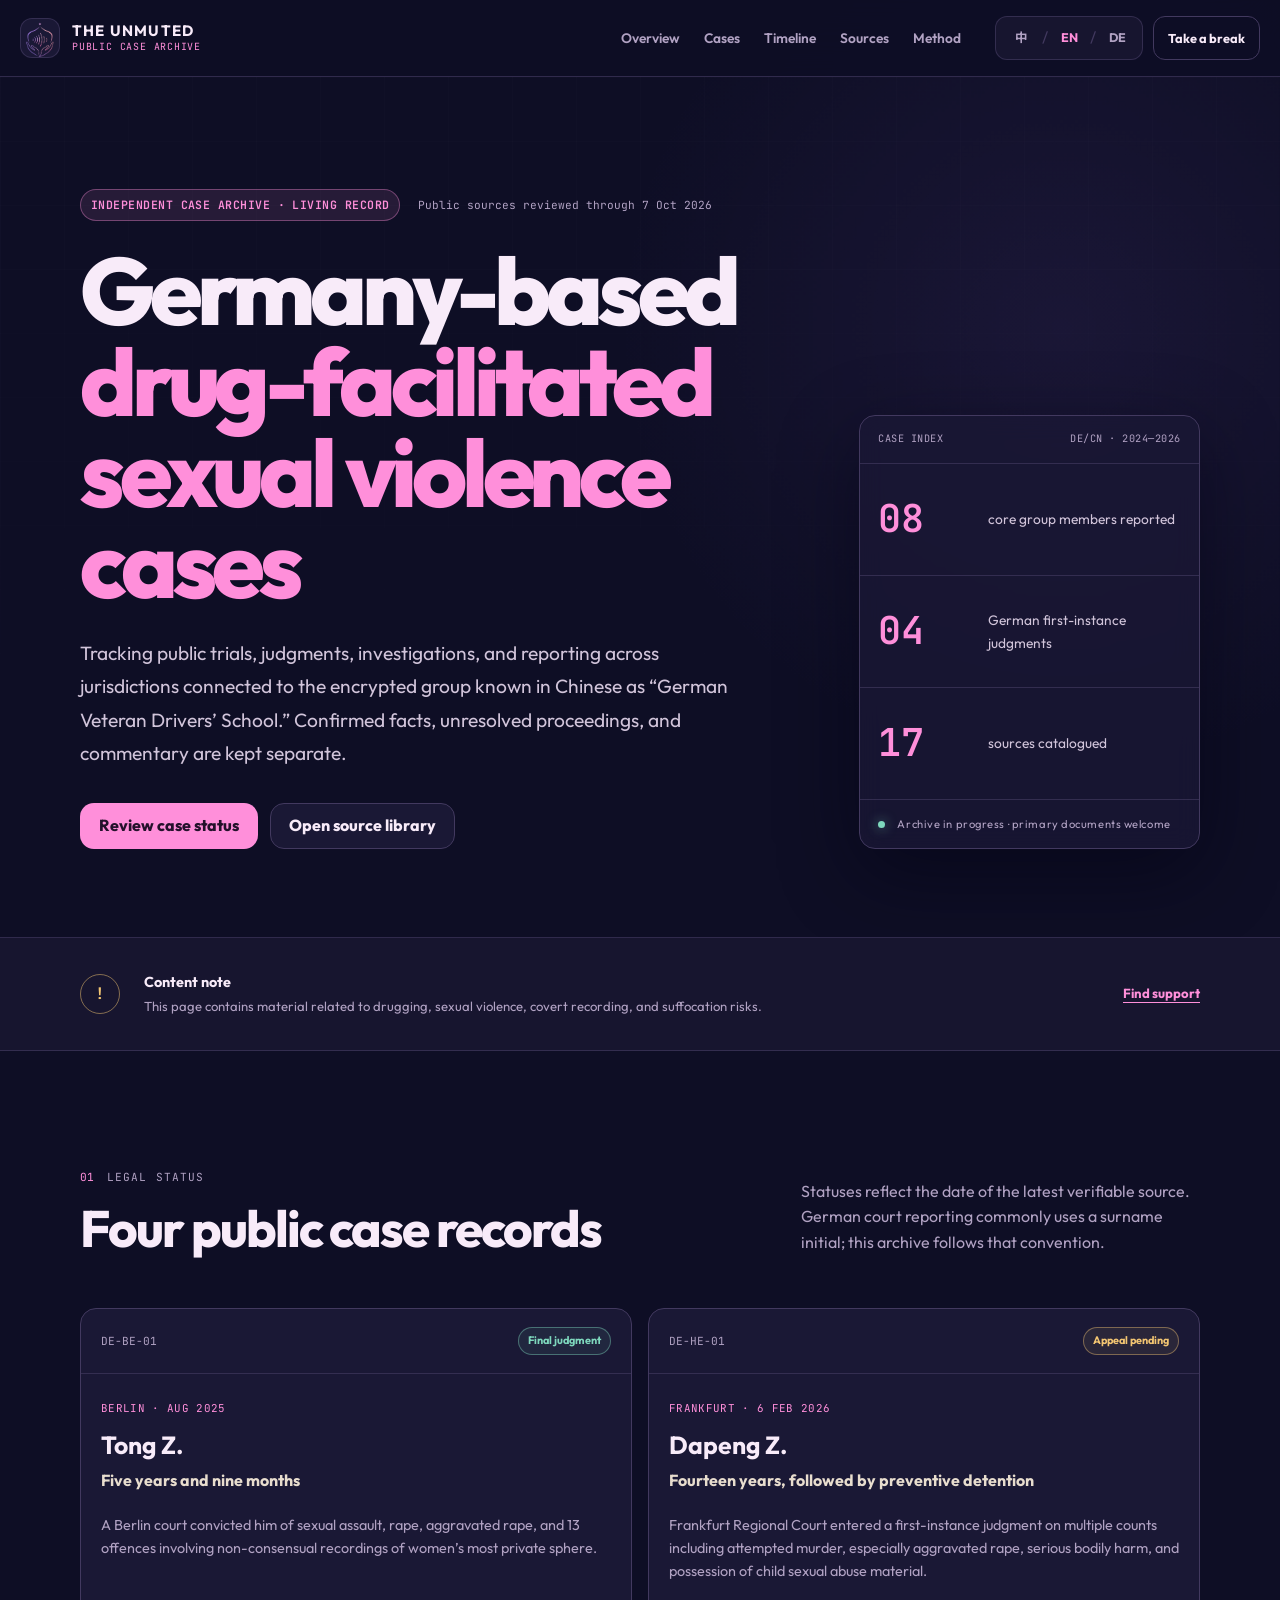
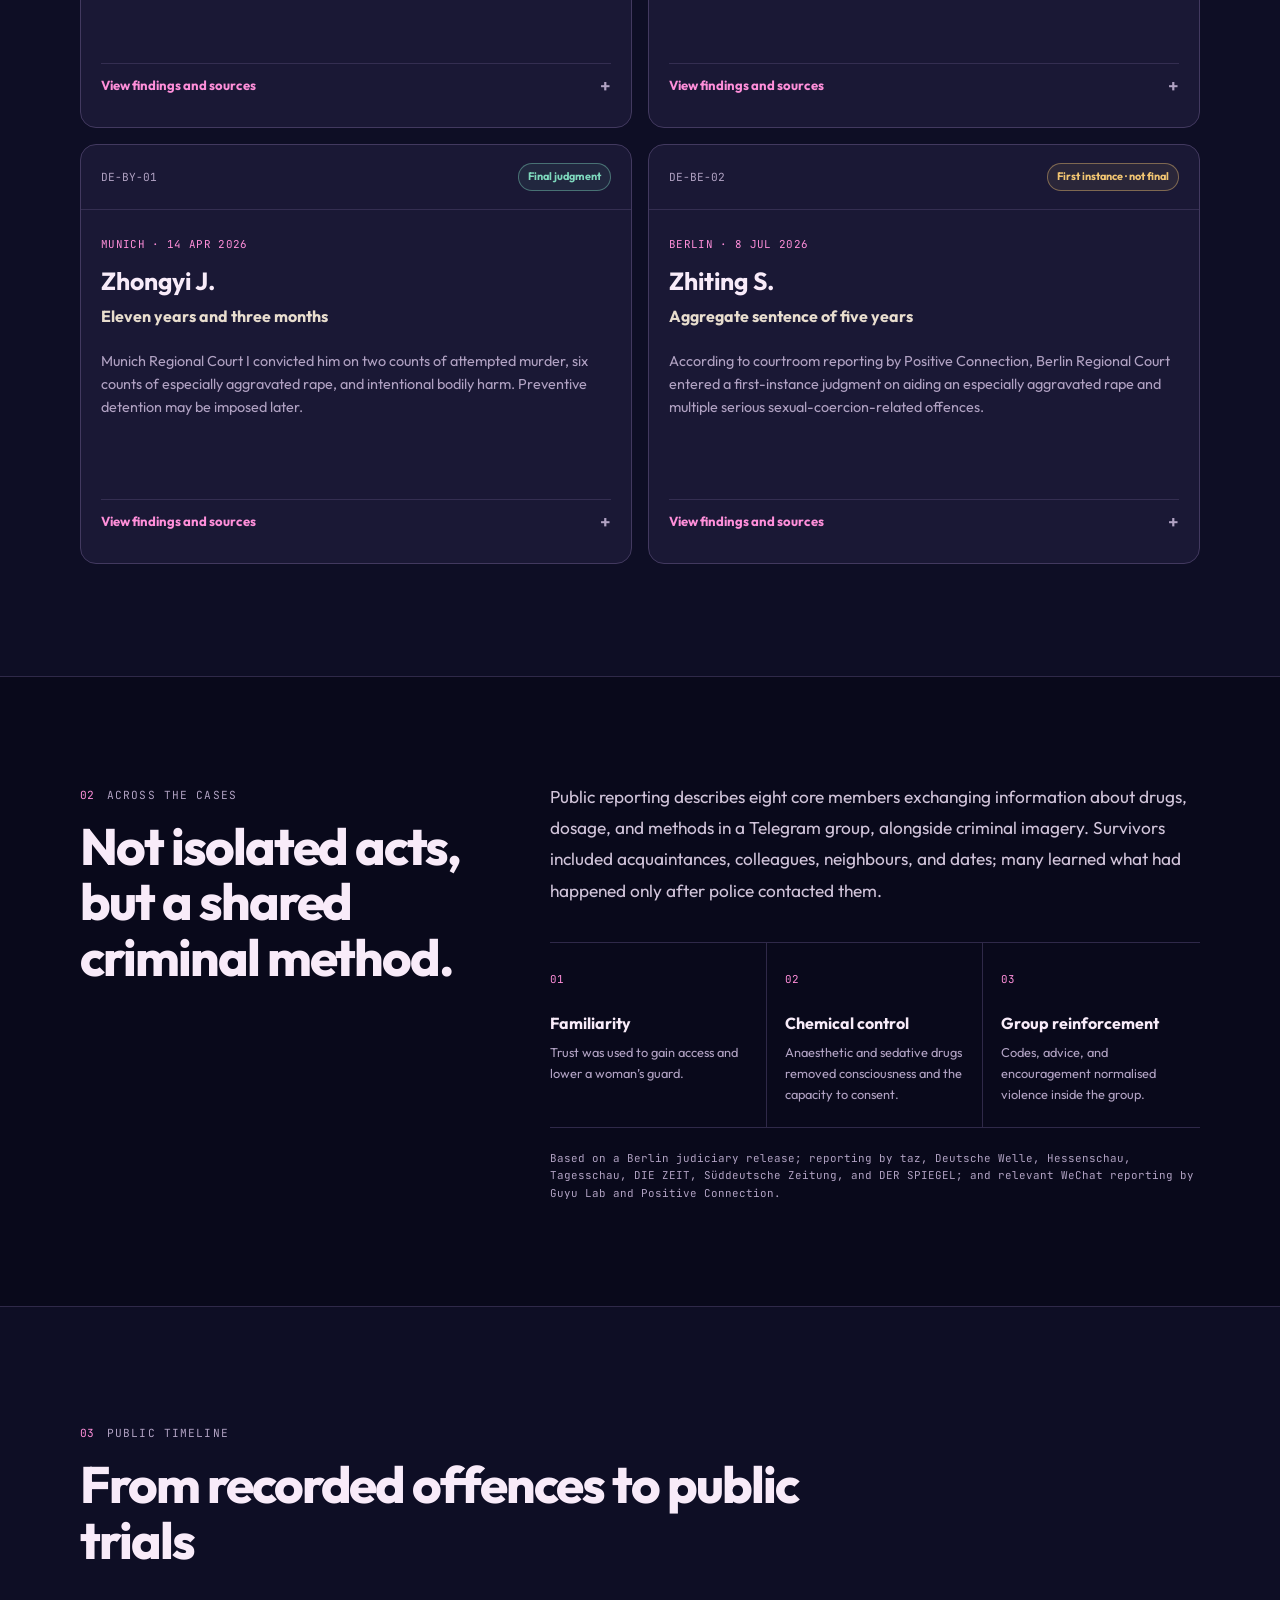
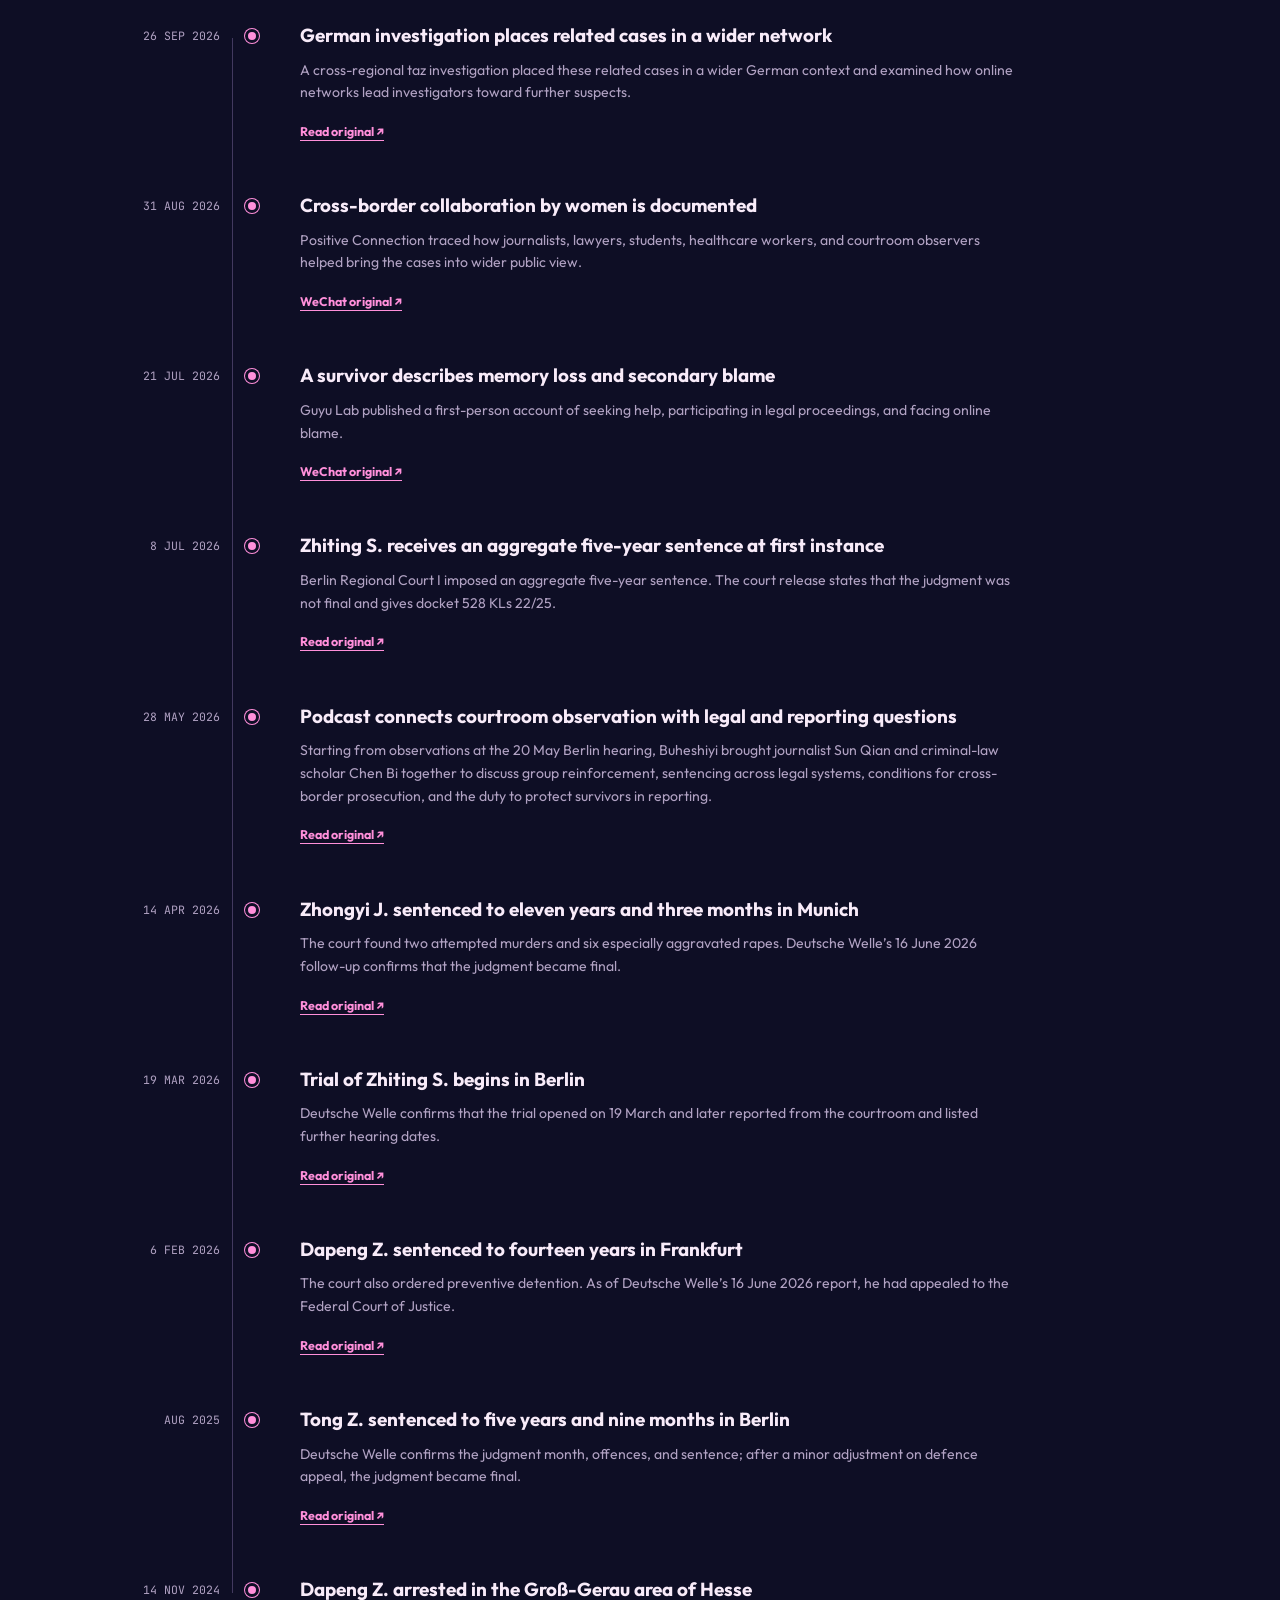
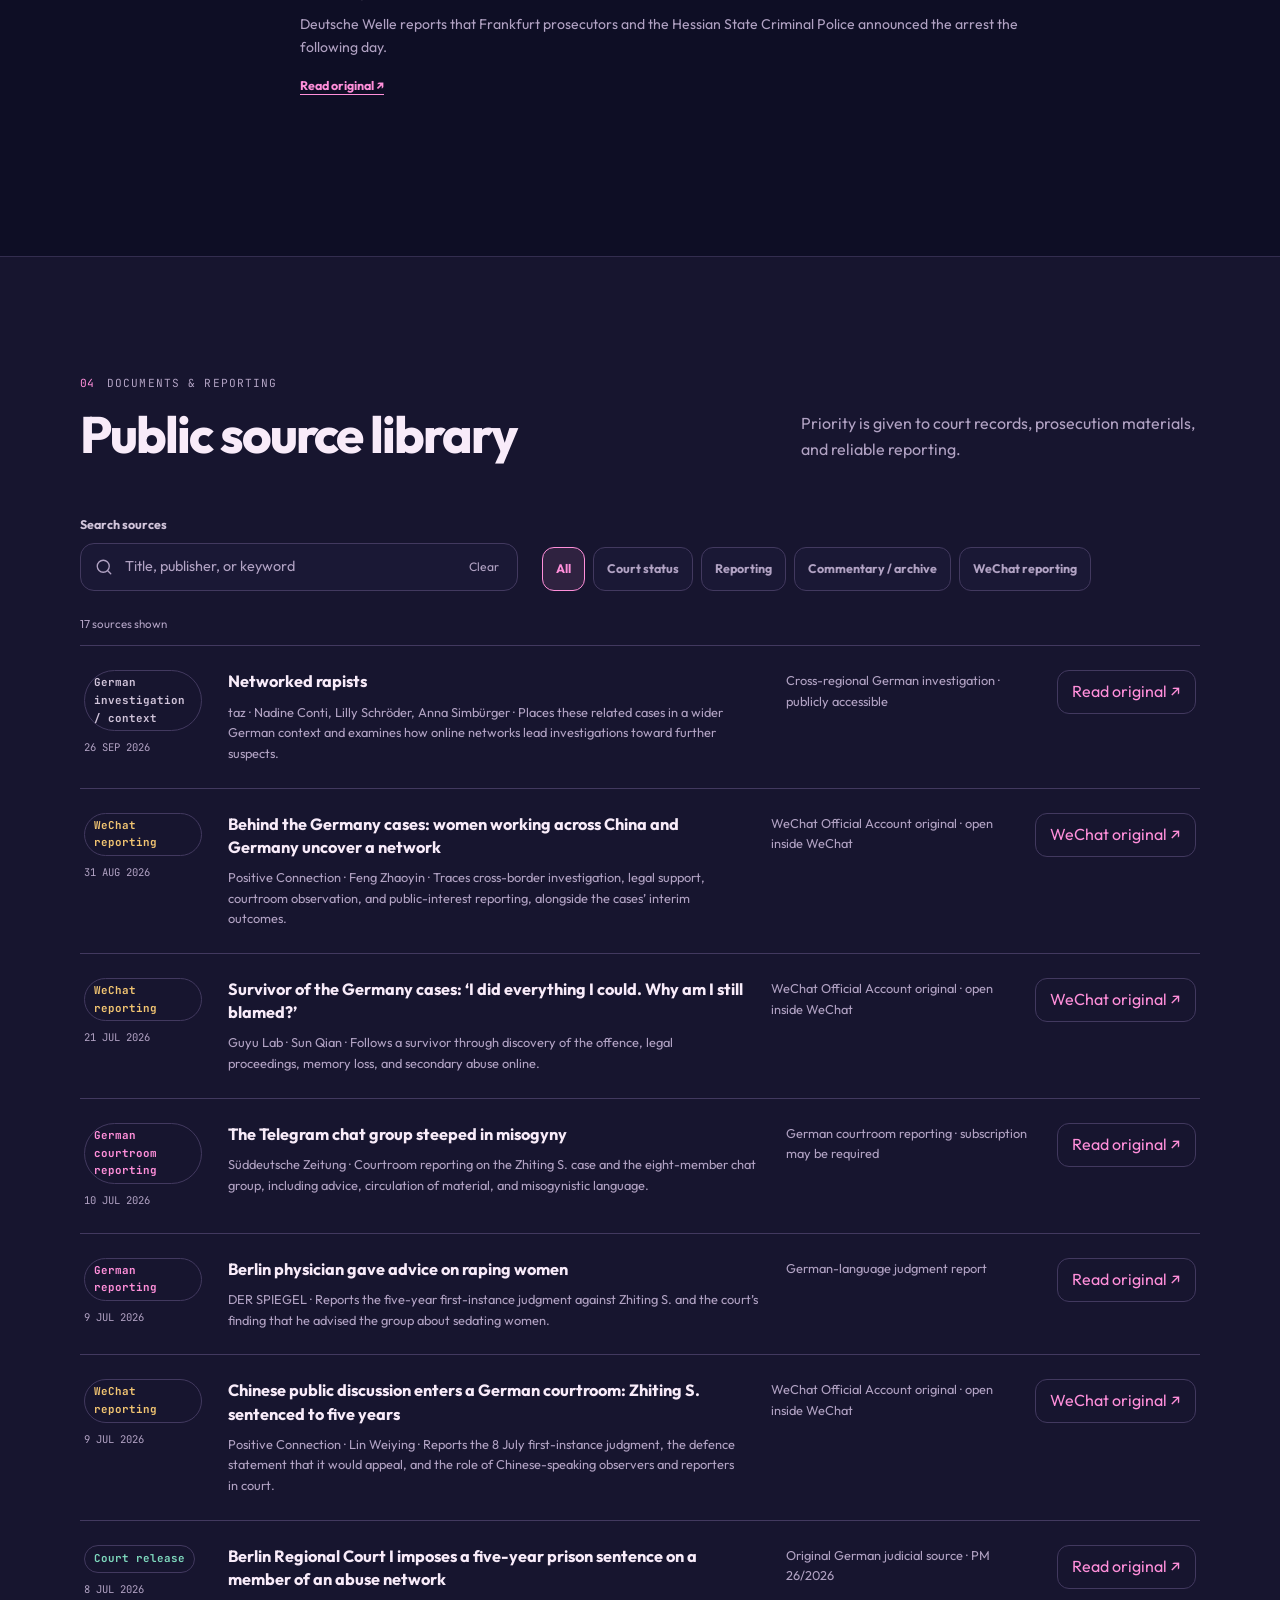
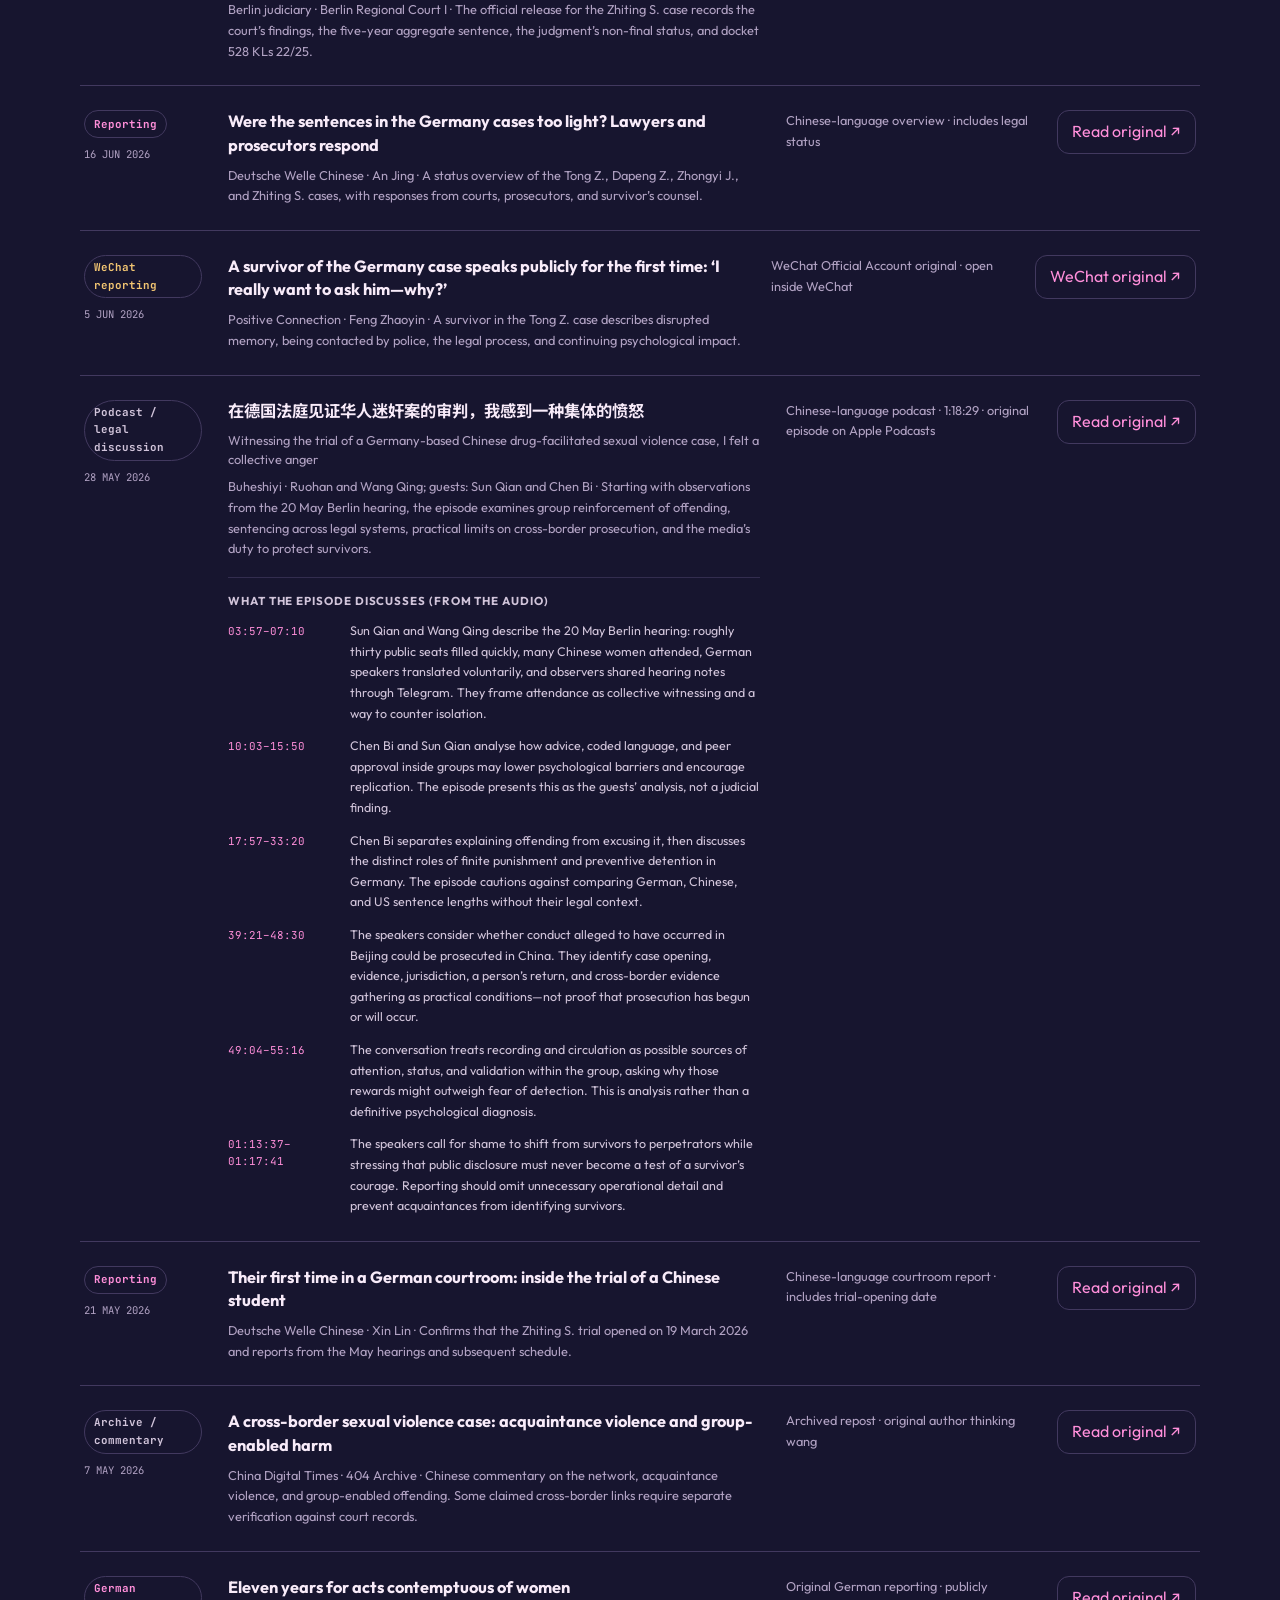
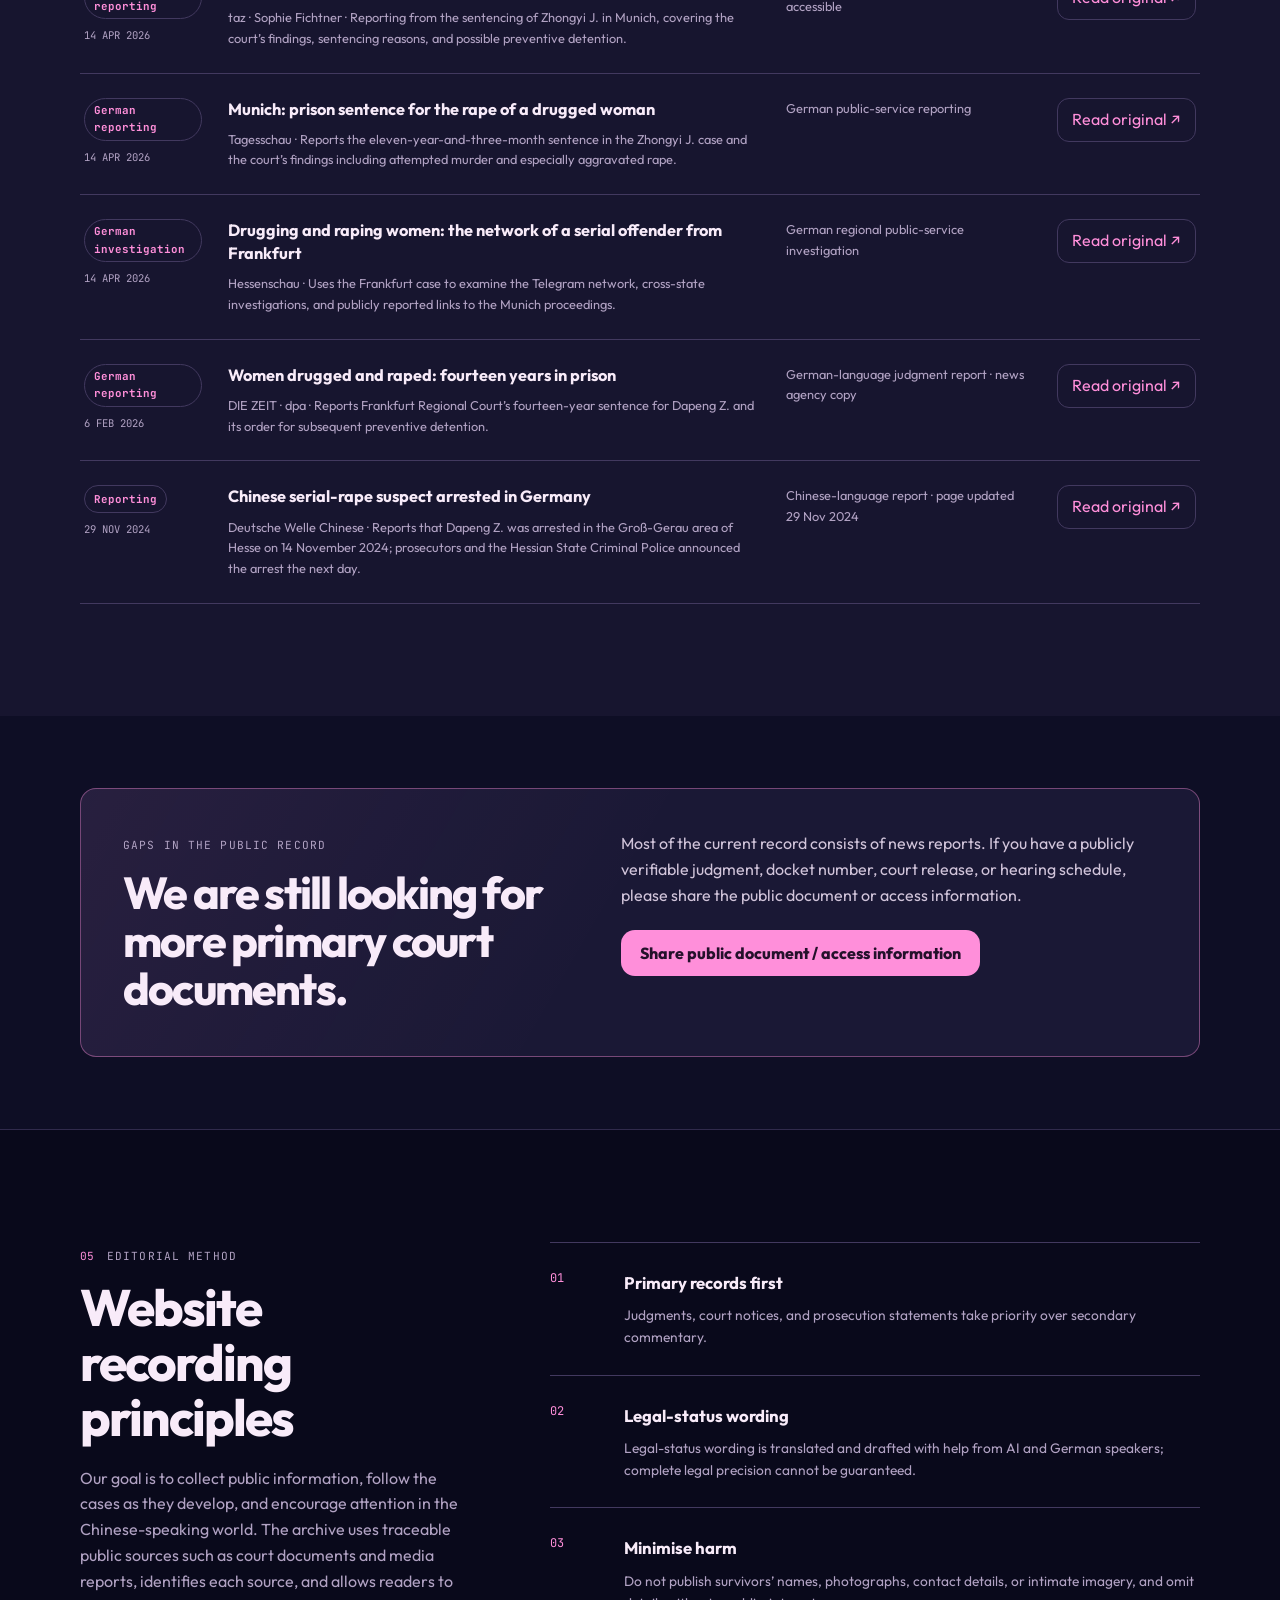
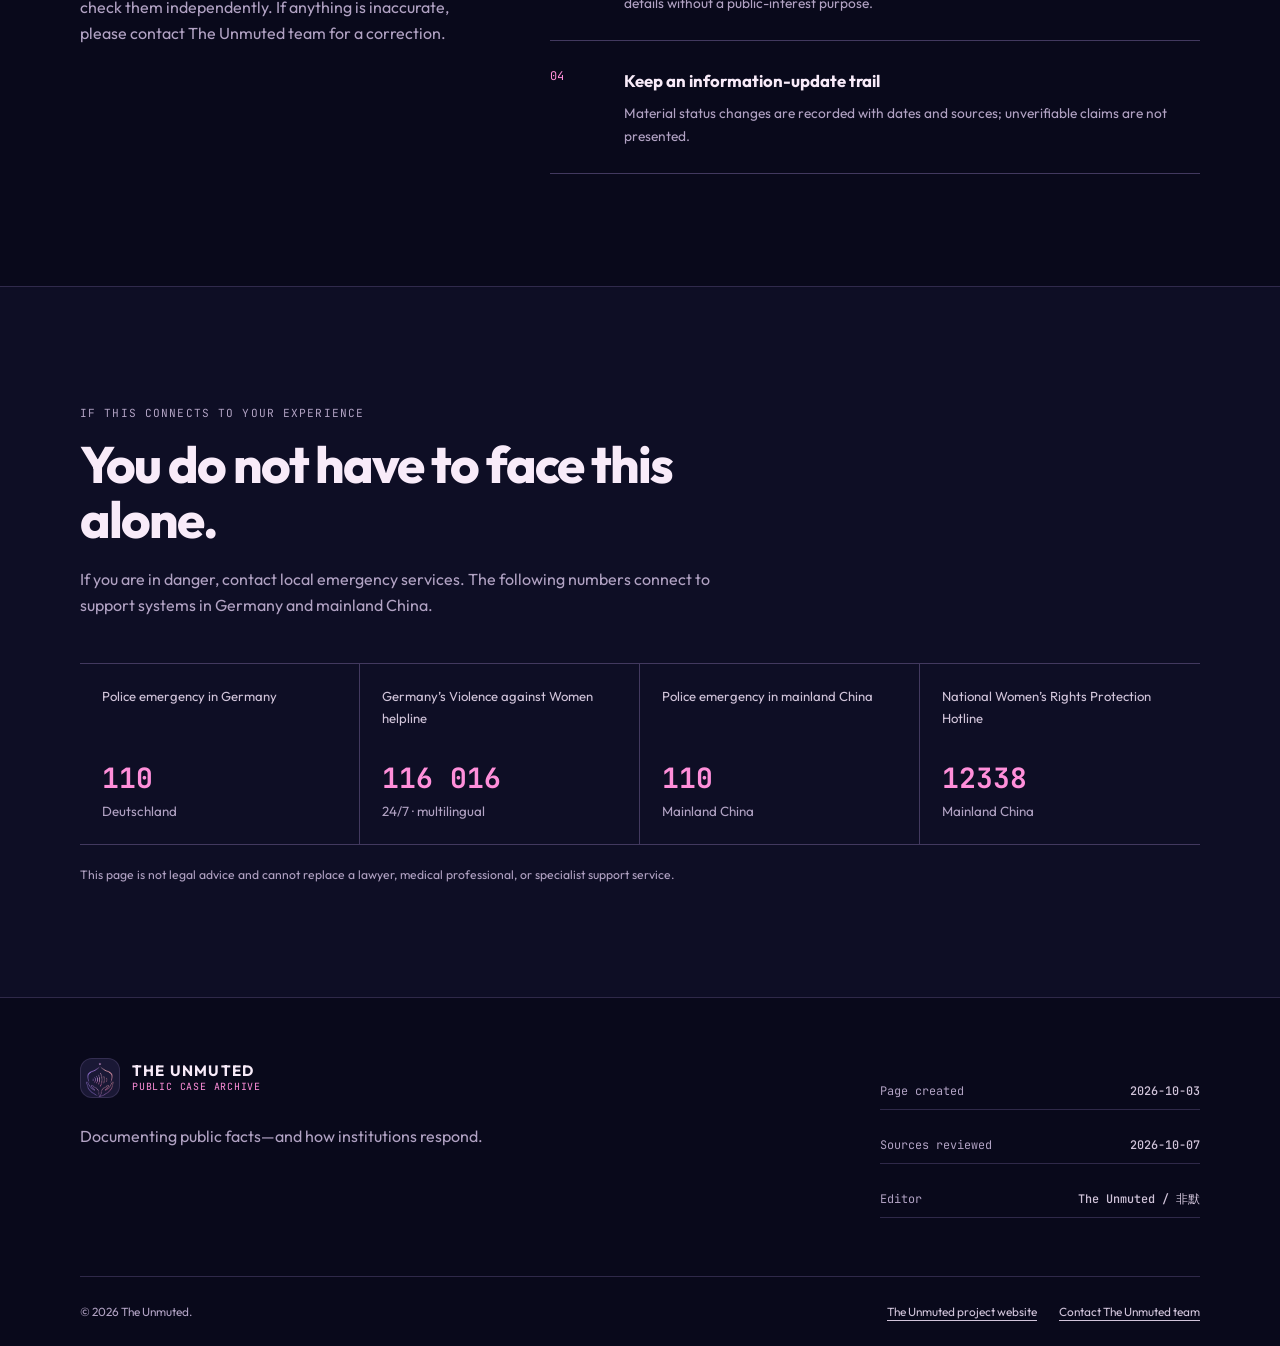
==== commit 0e5d3938: "Add podcast analysis to case archive" ====
--- a/case-archive/index.html
+++ b/case-archive/index.html
@@ -53,7 +53,7 @@
         <div class="hero-copy">
           <div class="eyebrow-row">
             <span class="eyebrow" data-i18n="heroEyebrow">独立案件档案 · 持续更新</span>
-            <span class="verification-date" data-i18n="sourceCutoff">公开资料核验截至 2026-10-05</span>
+            <span class="verification-date" data-i18n="sourceCutoff">公开资料核验截至 2026-10-07</span>
           </div>
           <h1 id="page-title" data-i18n-html="heroTitle">德国华人<br /><em>下药性侵<br />案件档案</em></h1>
           <p class="hero-deck" data-i18n="heroDeck">追踪多个司法辖区内，与加密群组“德国老司机驾校”相关的公开庭审、判决、调查与报道。我们把已确认事实、未决指控和媒体评论分开呈现。</p>
@@ -78,7 +78,7 @@
               <dd data-i18n="statVerdicts">德国法院一审判决</dd>
             </div>
             <div>
-              <dt>16</dt>
+              <dt>17</dt>
               <dd data-i18n="statSources">已收录来源链接</dd>
             </div>
           </dl>
@@ -270,7 +270,7 @@
       </div>
       <div class="footer-meta">
         <p><span data-i18n="pageCreated">页面建立</span><strong>2026-10-03</strong></p>
-        <p><span data-i18n="sourceReview">来源复核</span><strong>2026-10-05</strong></p>
+        <p><span data-i18n="sourceReview">来源复核</span><strong>2026-10-07</strong></p>
         <p><span data-i18n="editor">编辑</span><strong>The Unmuted / 非默</strong></p>
       </div>
     </div>
--- a/case-archive/archive.css
+++ b/case-archive/archive.css
@@ -1029,6 +1029,51 @@
   font-size: 0.8rem;
 }
 
+.source-highlights {
+  margin-top: 18px;
+  padding-top: 14px;
+  border-top: 1px solid var(--border-soft);
+}
+
+.source-highlights h4 {
+  margin: 0 0 12px;
+  color: var(--muted-strong);
+  font-size: 0.72rem;
+  font-weight: 700;
+  letter-spacing: 0.08em;
+  line-height: 1.5;
+  text-transform: uppercase;
+}
+
+.source-highlights ul {
+  margin: 0;
+  padding: 0;
+  display: grid;
+  gap: 12px;
+  list-style: none;
+}
+
+.source-highlights li {
+  display: grid;
+  grid-template-columns: 110px minmax(0, 1fr);
+  gap: 12px;
+  align-items: start;
+}
+
+.source-highlights time {
+  padding-top: 2px;
+  color: var(--primary);
+  font-family: "JetBrains Mono", monospace;
+  font-size: 0.68rem;
+  line-height: 1.55;
+}
+
+.source-highlights li span {
+  color: var(--muted-strong);
+  font-size: 0.78rem;
+  line-height: 1.65;
+}
+
 .source-note {
   margin: 0;
   line-height: 1.6;
@@ -1557,6 +1602,11 @@
     grid-row: 1 / 3;
   }
 
+  .source-highlights li {
+    grid-template-columns: 1fr;
+    gap: 3px;
+  }
+
   .gap-section {
     padding-block: 48px;
   }
